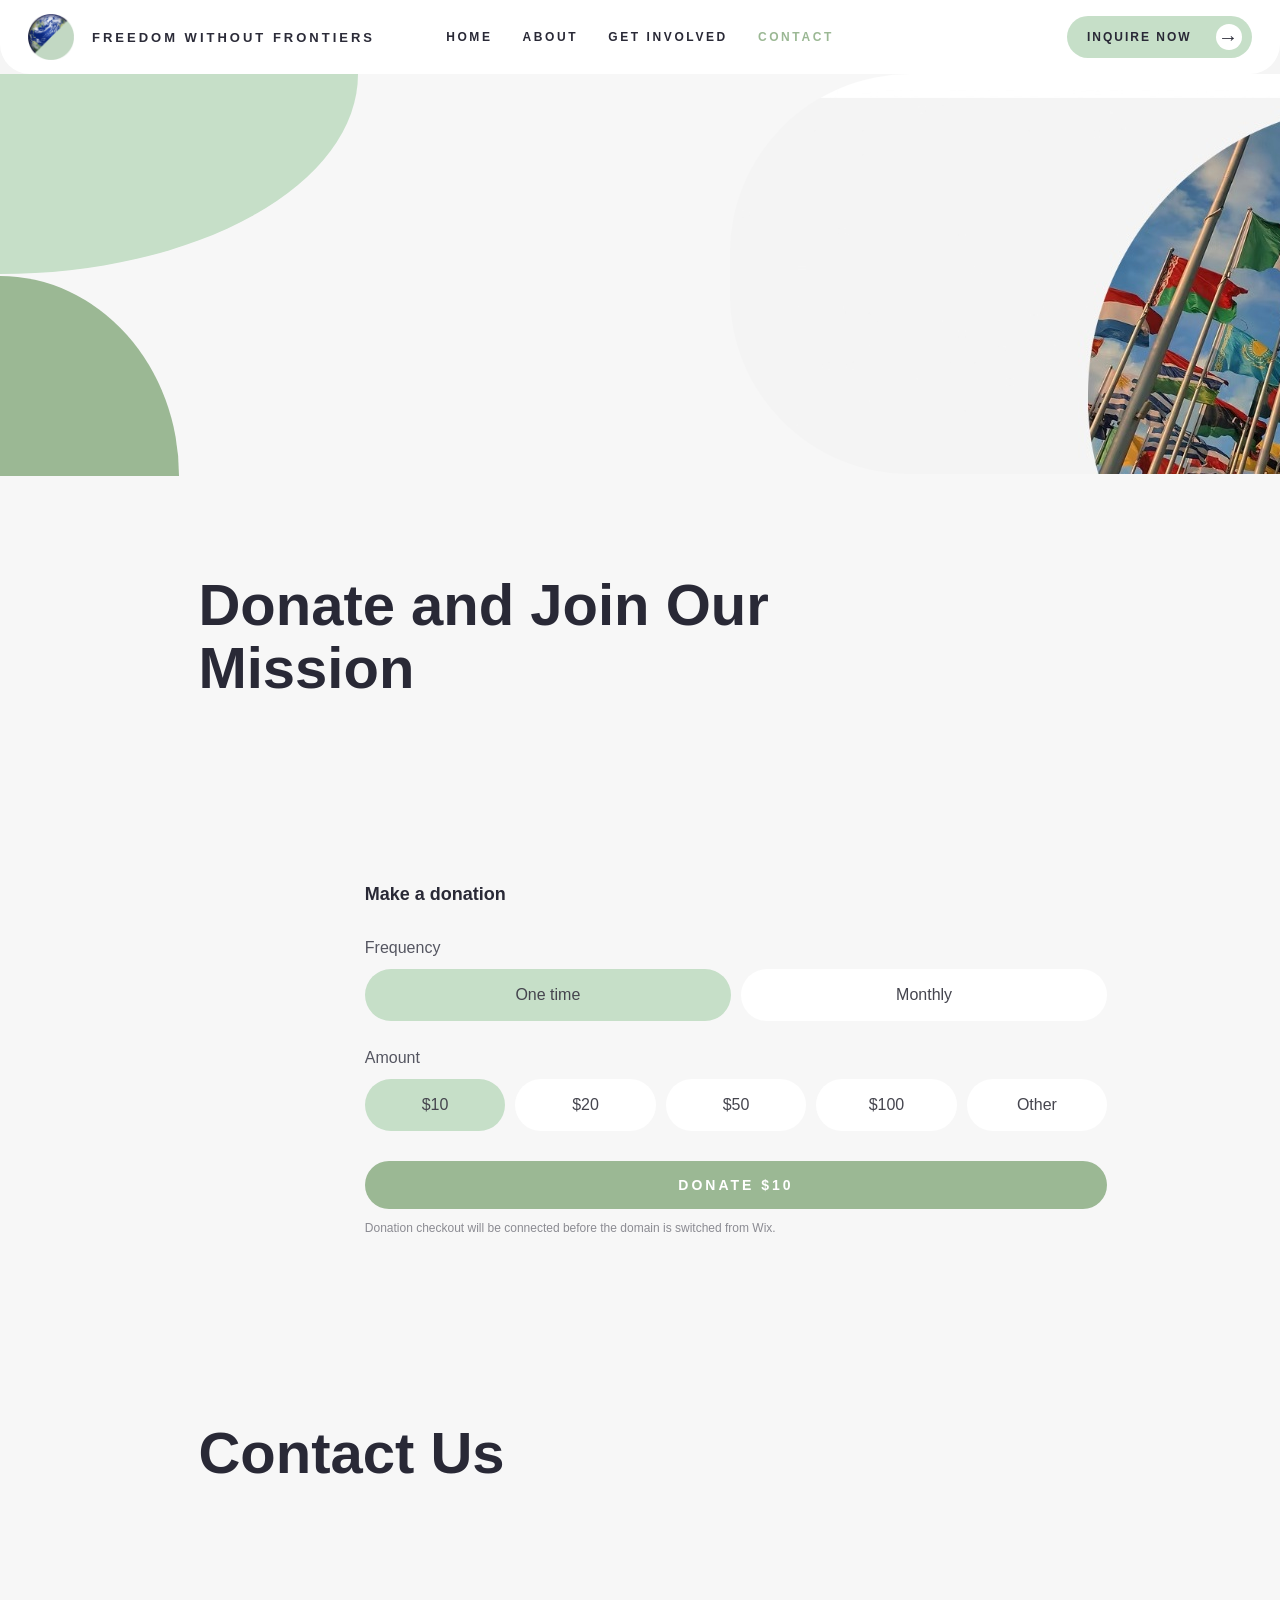
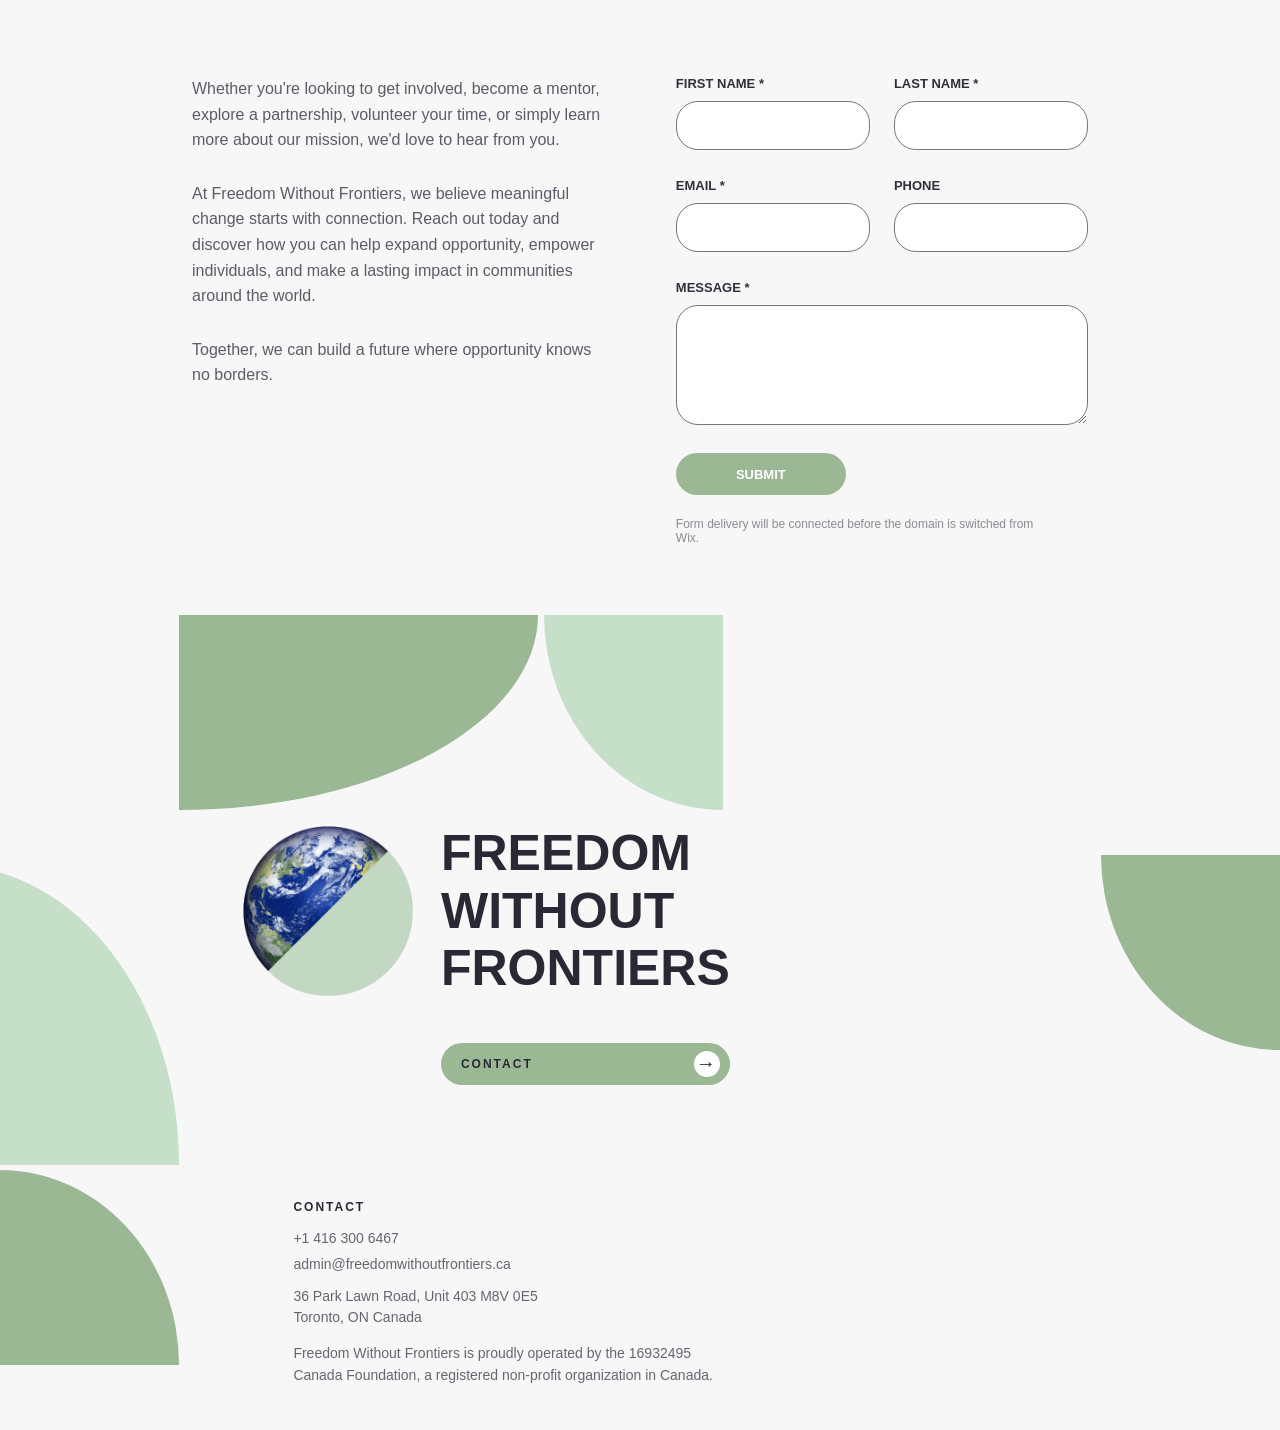
==== contact.html @ ffcb957d "Fix Contact Page" ====
<!doctype html>
<html lang="en">
<head>
  <meta charset="utf-8">
  <meta name="viewport" content="width=device-width, initial-scale=1">
  <title>Contact & Donate | Freedom Without Frontiers</title>
  <meta name="description" content="Contact Freedom Without Frontiers, get involved, become a mentor, explore partnerships, volunteer, or support our mission.">
  <link rel="stylesheet" href="styles.css">
</head>
<body>
  <header class="site-header">
    <a class="brand" href="index.html" aria-label="Freedom Without Frontiers home">
      <img src="assets/logo-mark.png" alt="Freedom Without Frontiers logo">
      <span>FREEDOM WITHOUT FRONTIERS</span>
    </a>

    <button class="menu-toggle" aria-label="Open menu" aria-expanded="false">☰</button>

    <nav class="nav" aria-label="Primary navigation">
      <a href="index.html">HOME</a>
      <a href="index.html#about">ABOUT</a>
      <a href="index.html#get-involved">GET INVOLVED</a>
      <a class="active" href="contact.html">CONTACT</a>
    </nav>

    <a class="pill header-cta" href="#contact-form">
      <span>INQUIRE NOW</span><b>→</b>
    </a>
  </header>

  <main class="contact-page">
    <section class="contact-hero shell">
      <div class="contact-leaf contact-leaf-1"></div>
      <div class="contact-leaf contact-leaf-2"></div>

      <div class="contact-flags">
        <img src="assets/flags.jpg" alt="International flags representing global opportunity">
      </div>

      <div class="contact-hero-copy">
        <h1>Donate and Join Our Mission</h1>
        <p>
          Creating a world of greater opportunity requires all of us. Whether you volunteer,
          become a mentor, partner with us, advocate for our cause, or support our programs,
          your involvement can make a meaningful difference. Join a growing community of
          individuals and organizations committed to empowering people, unlocking potential,
          and building a future where opportunity is accessible to everyone.
        </p>
        <p>Together, we can help transform potential into possibility.</p>
      </div>
    </section>

    <section class="donation-section shell" id="donate">
      <div class="donation-box">
        <h2>Make a donation</h2>

        <div class="donation-label">Frequency</div>
        <div class="frequency-group" role="group" aria-label="Donation frequency">
          <button class="donation-choice frequency active" type="button" data-frequency="One time">One time</button>
          <button class="donation-choice frequency" type="button" data-frequency="Monthly">Monthly</button>
        </div>

        <div class="donation-label">Amount</div>
        <div class="amount-group" role="group" aria-label="Donation amount">
          <button class="donation-choice amount active" type="button" data-amount="10">$10</button>
          <button class="donation-choice amount" type="button" data-amount="20">$20</button>
          <button class="donation-choice amount" type="button" data-amount="50">$50</button>
          <button class="donation-choice amount" type="button" data-amount="100">$100</button>
          <button class="donation-choice amount" type="button" data-amount="Other">Other</button>
        </div>

        <div class="custom-amount-wrap" hidden>
          <label for="custom-amount">Enter amount (CAD)</label>
          <input id="custom-amount" class="custom-amount" type="number" min="1" step="1" inputmode="decimal" placeholder="Enter amount">
        </div>

        <button class="donate-submit" id="donate-button" type="button">DONATE $10</button>
        <p class="setup-note" id="donation-note">
          Donation checkout will be connected before the domain is switched from Wix.
        </p>
      </div>
    </section>

    <section class="contact-content shell">
      <h2>Contact Us</h2>

      <div class="contact-layout">
        <div class="contact-intro">
          <p>
            Whether you're looking to get involved, become a mentor, explore a partnership,
            volunteer your time, or simply learn more about our mission, we'd love to hear from you.
          </p>

          <p>
            At Freedom Without Frontiers, we believe meaningful change starts with connection.
            Reach out today and discover how you can help expand opportunity, empower individuals,
            and make a lasting impact in communities around the world.
          </p>

          <p>Together, we can build a future where opportunity knows no borders.</p>
        </div>

        <form class="contact-form" id="contact-form">
          <div class="field">
            <label for="first-name">FIRST NAME *</label>
            <input id="first-name" name="firstName" type="text" required>
          </div>

          <div class="field">
            <label for="last-name">LAST NAME *</label>
            <input id="last-name" name="lastName" type="text" required>
          </div>

          <div class="field">
            <label for="email">EMAIL *</label>
            <input id="email" name="email" type="email" required>
          </div>

          <div class="field">
            <label for="phone">PHONE</label>
            <input id="phone" name="phone" type="tel">
          </div>

          <div class="field full">
            <label for="message">MESSAGE *</label>
            <textarea id="message" name="message" rows="5" required></textarea>
          </div>

          <div class="field full">
            <button class="form-submit" type="submit">SUBMIT</button>
            <p class="setup-note form-note" id="form-note">
              Form delivery will be connected before the domain is switched from Wix.
            </p>
          </div>
        </form>
      </div>
    </section>

    <section class="contact-footer-art shell">
      <div class="footer-leaf fl-1"></div>
      <div class="footer-leaf fl-2"></div>
      <div class="footer-leaf fl-3"></div>
      <div class="footer-leaf fl-4"></div>
      <div class="footer-leaf fl-5"></div>

      <div class="contact-brand-lockup">
        <img src="assets/logo-mark.png" alt="Freedom Without Frontiers logo">
        <h2>FREEDOM<br>WITHOUT<br>FRONTIERS</h2>
        <a class="pill" href="mailto:admin@freedomwithoutfrontiers.ca">
          <span>CONTACT</span><b>→</b>
        </a>
      </div>

      <footer class="contact-footer">
        <div>
          <strong>MENU</strong>
          <a href="index.html#about">About</a>
          <a href="index.html#get-involved">Get Involved</a>
          <a href="#donate">Donate</a>
        </div>

        <div>
          <strong>CONTACT</strong>
          <a href="tel:+14163006467">+1 416 300 6467</a>
          <a href="mailto:admin@freedomwithoutfrontiers.ca">admin@freedomwithoutfrontiers.ca</a>
          <p>36 Park Lawn Road, Unit 403 M8V 0E5<br>Toronto, ON Canada</p>
          <p>
            Freedom Without Frontiers is proudly operated by the 16932495 Canada Foundation,
            a registered non-profit organization in Canada.
          </p>
        </div>
      </footer>
    </section>
  </main>

  <script src="script.js"></script>
</body>
</html>
---- styles.css ----
:root{
  --ink:#292936;
  --paper:#f5f5f5;
  --white:#ffffff;
  --sage:#9bb894;
  --pale:#c6dfc8;
  --pale2:#cfe3d0;
  --red:#df2c23;
}
*{box-sizing:border-box}
html{scroll-behavior:smooth}
body{margin:0;font-family:Arial,Helvetica,sans-serif;color:var(--ink);background:var(--paper)}
img{display:block;width:100%;height:100%;object-fit:cover}
a{color:inherit;text-decoration:none}
.shell{position:relative;overflow:hidden}
.site-header{
  height:74px;background:#fff;border-radius:0 0 30px 30px;display:grid;
  grid-template-columns:1fr auto 1fr;align-items:center;padding:0 28px;position:sticky;top:0;z-index:30
}
.brand{display:flex;align-items:center;gap:18px;font-size:13px;font-weight:700;letter-spacing:3px;color:#2b2b38}
.brand img{width:46px;height:46px;object-fit:contain}
.nav{display:flex;gap:30px;font-size:12px;font-weight:800;letter-spacing:2.6px}
.nav a.active{color:var(--sage)}
.header-cta{justify-self:end}
.pill{
  min-width:185px;height:42px;padding:0 10px 0 20px;border-radius:999px;background:var(--pale);
  display:inline-flex;align-items:center;justify-content:space-between;font-size:12px;font-weight:800;letter-spacing:2px
}
.pill b{font-size:20px;width:26px;height:26px;border-radius:50%;display:grid;place-items:center;background:#fff}
.menu-toggle{display:none;background:none;border:0;font-size:26px}
.petal,.leaf-icon,.final-shape{position:absolute;background:var(--sage);border-radius:0 100% 0 100%}
.petal.pale,.leaf-icon.pale{background:var(--pale)}
.petal.sage,.leaf-icon.sage{background:var(--sage)}

.hero{height:790px;background:#f7f7f7}
.media-rounded{overflow:hidden}
.hero-airport{position:absolute;left:14%;top:0;width:43%;height:488px;border-radius:0 160px 160px 0}
.hero-globe{position:absolute;right:0;top:230px;width:43%;height:505px;border-radius:160px 0 0 160px}
.hero-copy{position:absolute;left:15%;top:565px}
.hero-copy h1{margin:0;font-size:62px;line-height:1.12;letter-spacing:-2px;color:#000}
.hero-copy p{font-size:14px;margin-top:44px;color:#65656d}
.petal-a{left:-13%;top:0;width:27%;height:485px;border-radius:0 0 100% 0}
.petal-b{right:14%;top:0;width:29%;height:228px;background:var(--pale);border-radius:0 0 0 100%}
.petal-c{right:0;top:0;width:14%;height:228px;border-radius:0 0 100% 0}

.intro{height:750px;padding-top:24px;background:#f7f7f7;border-bottom:14px solid var(--pale)}
.intro-copy{max-width:730px;margin-left:15%;font-size:16px;line-height:1.55;color:#666671}
.crosswalk{position:absolute;left:0;bottom:0;width:43%;height:515px;border-radius:0 170px 0 0}
.intro-petal{position:absolute;left:43%;bottom:258px;width:29%;height:255px;border-radius:0 0 100% 0}
.intro-petal-2{position:absolute;left:43%;bottom:0;width:14%;height:255px;border-radius:100% 0 0 0}

.about-section{position:relative;min-height:780px;background:var(--pale);overflow:hidden;padding:20px 5%}
.about-section h2{font-size:62px;text-align:right;margin:0 2% 60px 0;color:#000}
.about-card{position:absolute;background:#f8f8f8;width:33%;padding:90px 78px 70px;line-height:1.55;color:#666671}
.about-card h3{color:var(--ink);font-size:18px;margin:10px 0 18px}
.about-card .red-dot{display:block;width:8px;height:8px;border-radius:50%;background:var(--red)}
.education{left:0;bottom:0;border-radius:0 180px 0 0}
.entrepreneurship{right:0;top:160px;border-radius:180px 0 0 180px}

.mission{display:grid;grid-template-columns:1fr 1fr;min-height:650px;background:white}
.mission-image{min-height:650px;overflow:hidden}
.mission-copy{padding:80px 9% 0 8%;position:relative}
.mission-copy h2{font-size:48px;margin:0 0 20px;color:#000}
.mission-copy p{font-size:16px;line-height:1.55;color:#303039;max-width:680px}
.mission-strip{display:grid;grid-template-columns:repeat(3,1fr);gap:12px;position:absolute;left:6%;right:2%;bottom:0;height:150px}
.mission-strip img{object-fit:cover}

.involved{min-height:880px;padding:30px 4% 80px;background:#f7f7f7}
.involved h2{text-align:center;font-size:62px;margin:0 0 30px}
.centered-pill{display:flex;width:185px;margin:0 auto 180px;background:var(--sage)}
.involved-grid{display:grid;grid-template-columns:repeat(3,1fr);gap:10%;align-items:start}
.involved-grid article{padding-left:10%;position:relative}
.leaf-icon{position:relative;width:250px;height:250px;border-radius:0 100% 0 100%;margin-left:-90px;margin-bottom:-45px}
.involved-grid h3{font-size:23px;margin:0 0 12px}
.involved-grid p{max-width:300px;font-size:15px;line-height:1.55;color:#666671;text-align:justify}

.team{padding:35px 4% 0;min-height:760px;background:#f7f7f7}
.team h2{text-align:right;font-size:62px;margin:0 2% 70px 0}
.team-grid{display:grid;grid-template-columns:repeat(2,minmax(280px,520px));justify-content:center;gap:8%}
.team-card{background:var(--pale);min-height:560px;border-radius:200px 200px 0 0;text-align:center;padding-top:120px}
.portrait{width:300px;height:300px;margin:0 auto 38px;border-radius:50%;overflow:hidden}
.team-card h3{font-size:28px;margin:0 0 22px}
.team-card p{font-size:15px;color:#5f6068}

.partners{min-height:760px;padding:10px 4%;background:#f7f7f7}
.partners h2{font-size:62px;margin:0 0 140px}
.partner-row{display:grid;grid-template-columns:repeat(4,1fr);gap:4%;width:72%}
.partner-logo{background:white;border-radius:18px;min-height:115px;display:flex;align-items:center;justify-content:center;font-size:28px}
.partner-logo.serif{font-family:Georgia,serif;font-size:34px}
.partner-logo.stacked{font-family:Georgia,serif;font-weight:700;line-height:.75;text-align:center}
.partner-logo.heavy{font-size:32px;font-weight:900}
.partner-logo .mark{margin-right:12px}
.partners-cta{position:absolute;right:1%;top:300px;background:var(--sage)}
.partner-shapes{position:absolute;left:0;right:35%;bottom:0;height:290px}
.partner-shapes .petal:nth-child(1){left:-8%;bottom:0;width:24%;height:290px;border-radius:0 100% 0 0}
.partner-shapes .petal:nth-child(2){left:14%;bottom:0;width:28%;height:255px}
.partner-shapes .petal.small{left:43%;bottom:0;width:14%;height:250px}

.final-cta{min-height:780px;padding:120px 4% 30px;background:#f7f7f7}
.brand-lockup{margin-left:17%;display:grid;grid-template-columns:220px auto;column-gap:30px;align-items:center;width:max-content}
.brand-lockup img{width:220px;height:220px;object-fit:contain}
.brand-lockup h2{font-size:62px;line-height:1.18;margin:0}
.brand-lockup .pill{grid-column:2;margin-top:55px;background:var(--sage)}
.final-shape.left{left:-8%;top:0;width:22%;height:510px;border-radius:0 100% 0 0;background:var(--pale)}
.final-shape.top{left:14%;top:0;width:43%;height:255px;background:var(--sage)}
.final-shape.right{right:0;top:255px;width:14%;height:255px;background:var(--sage)}
footer{display:grid;grid-template-columns:250px minmax(400px,650px);gap:80px;margin-top:110px;font-size:14px;color:#666671}
footer strong{display:block;font-size:12px;letter-spacing:2px;color:var(--ink);margin-bottom:16px}
footer a{display:block;margin:0 0 10px}
footer p{line-height:1.5}

@media(max-width:900px){
  .site-header{grid-template-columns:1fr auto;height:68px;padding:0 16px}
  .brand{font-size:10px;letter-spacing:1.8px}
  .brand img{width:40px;height:40px}
  .menu-toggle{display:block}
  .nav{position:absolute;top:68px;left:0;right:0;display:none;flex-direction:column;background:#fff;padding:22px 28px;border-radius:0 0 26px 26px}
  .nav.open{display:flex}
  .header-cta{display:none}
  .hero{height:820px}
  .hero-airport{left:8%;width:76%;height:360px;border-radius:0 110px 110px 0}
  .hero-globe{right:0;top:330px;width:74%;height:330px;border-radius:110px 0 0 110px}
  .hero-copy{left:8%;top:675px}
  .hero-copy h1{font-size:40px}
  .hero-copy p{margin-top:18px}
  .petal-a{width:20%;height:360px}.petal-b{display:none}.petal-c{display:none}
  .intro{height:auto;padding:55px 8% 360px}
  .intro-copy{margin:0;max-width:none}
  .crosswalk{width:80%;height:330px}
  .intro-petal,.intro-petal-2{display:none}
  .about-section{min-height:1000px;padding:50px 6%}
  .about-section h2{text-align:left;font-size:46px}
  .about-card{position:relative;width:100%;padding:55px 36px;margin:25px 0;border-radius:70px}
  .education,.entrepreneurship{left:auto;right:auto;top:auto;bottom:auto}
  .mission{grid-template-columns:1fr}
  .mission-image{min-height:440px}
  .mission-copy{padding:50px 8% 190px}
  .mission-copy h2{font-size:42px}
  .mission-strip{left:8%;right:8%;height:130px}
  .involved{padding:55px 7%}
  .involved h2{font-size:46px}
  .centered-pill{margin-bottom:80px}
  .involved-grid{grid-template-columns:1fr;gap:60px}
  .involved-grid article{padding-left:110px}
  .leaf-icon{width:180px;height:180px;margin-left:-110px;margin-bottom:-55px}
  .team h2{text-align:left;font-size:46px}
  .team-grid{grid-template-columns:1fr;gap:35px}
  .team-card{min-height:470px;padding-top:80px}
  .portrait{width:240px;height:240px}
  .partners h2{font-size:46px;margin-bottom:70px}
  .partner-row{width:100%;grid-template-columns:1fr 1fr;gap:16px}
  .partners-cta{position:relative;right:auto;top:auto;margin:40px 0}
  .partner-shapes{opacity:.45}
  .final-cta{padding-top:100px}
  .brand-lockup{margin:0 auto;grid-template-columns:120px auto;column-gap:20px}
  .brand-lockup img{width:120px;height:120px}
  .brand-lockup h2{font-size:38px}
  .brand-lockup .pill{grid-column:1 / -1;justify-self:center}
  footer{grid-template-columns:1fr;gap:35px;margin-top:100px}
  .final-shape{opacity:.4}
}
@media(max-width:560px){
  .brand span{max-width:190px}
  .hero-airport{left:0;width:88%}
  .hero-globe{width:88%}
  .hero-copy h1{font-size:34px}
  .intro-copy{font-size:14px}
  .about-section h2,.involved h2,.team h2,.partners h2{font-size:40px}
  .about-card{padding:45px 28px}
  .involved-grid article{padding-left:60px}
  .leaf-icon{width:140px;height:140px;margin-left:-70px}
  .partner-row{grid-template-columns:1fr}
  .brand-lockup{grid-template-columns:90px auto}
  .brand-lockup img{width:90px;height:90px}
  .brand-lockup h2{font-size:30px}
}


/* CONTACT PAGE */
.contact-page{background:#f7f7f7}
.contact-hero{min-height:780px;background:#f7f7f7}
.contact-flags{
  position:absolute;right:0;top:0;width:43%;height:400px;overflow:hidden;
  border-radius:180px 0 0 180px
}
.contact-flags img{object-position:center}
.contact-leaf{position:absolute;background:var(--pale)}
.contact-leaf-1{left:0;top:0;width:28%;height:200px;border-radius:0 0 100% 0}
.contact-leaf-2{left:0;top:202px;width:14%;height:200px;background:var(--sage);border-radius:0 100% 0 0}
.contact-hero-copy{position:absolute;left:15.5%;top:500px;width:55%}
.contact-hero-copy h1{font-size:58px;line-height:1.08;margin:0 0 210px;color:var(--ink)}
.contact-hero-copy p{width:78%;font-size:16px;line-height:1.55;color:#60606a;margin:0 0 28px}

.donation-section{min-height:540px;padding:30px 0 90px}
.donation-box{width:58%;margin-left:28.5%}
.donation-box h2{font-size:18px;margin:0 0 34px}
.donation-label{font-size:16px;color:#555661;margin:0 0 12px}
.frequency-group{display:grid;grid-template-columns:1fr 1fr;gap:10px;margin-bottom:28px}
.amount-group{display:grid;grid-template-columns:repeat(5,1fr);gap:10px;margin-bottom:30px}
.donation-choice{
  border:0;background:#fff;border-radius:999px;height:52px;font-size:16px;color:#45454e;cursor:pointer
}
.donation-choice.active{background:var(--pale)}
.donate-submit{
  width:100%;height:48px;border:0;border-radius:999px;background:var(--sage);
  color:white;font-weight:800;letter-spacing:3px;font-size:14px;cursor:pointer
}
.custom-amount-wrap{margin:-12px 0 26px}
.custom-amount-wrap label{display:block;font-size:13px;margin-bottom:8px}
.custom-amount{width:100%;height:50px;border:1px solid #888;border-radius:999px;padding:0 20px;background:white}
.setup-note{font-size:12px;color:#8b8b92;margin:12px 0 0}

.contact-content{min-height:820px;padding:25px 0 70px}
.contact-content>h2{font-size:58px;margin:0 0 190px 15.5%}
.contact-layout{display:grid;grid-template-columns:1fr 1fr;gap:8%;width:70%;margin:0 auto}
.contact-intro{font-size:16px;line-height:1.6;color:#5b5c66}
.contact-intro p{margin:0 0 28px}
.contact-form{display:grid;grid-template-columns:1fr 1fr;gap:28px 24px}
.field{display:flex;flex-direction:column;gap:10px}
.field.full{grid-column:1/-1}
.field label{font-size:13px;font-weight:800;color:#2f303a}
.field input,.field textarea{
  width:100%;border:1px solid #777;border-radius:22px;background:white;padding:14px 16px;
  font:inherit;color:var(--ink);outline:none
}
.field input{height:49px}
.field textarea{border-radius:22px;resize:vertical;min-height:96px}
.field input:focus,.field textarea:focus{border-color:var(--sage);box-shadow:0 0 0 2px rgba(155,184,148,.18)}
.form-submit{
  width:170px;height:42px;border:0;border-radius:999px;background:var(--sage);
  color:white;font-weight:800;font-size:13px;cursor:pointer
}
.form-note{max-width:360px}

.contact-footer-art{min-height:760px;padding:80px 3% 30px}
.contact-brand-lockup{
  margin:130px 0 0 17%;display:grid;grid-template-columns:170px auto;column-gap:28px;align-items:center;width:max-content
}
.contact-brand-lockup img{width:170px;height:170px;object-fit:contain}
.contact-brand-lockup h2{font-size:50px;line-height:1.15;margin:0}
.contact-brand-lockup .pill{grid-column:2;margin-top:45px;background:var(--sage)}
.footer-leaf{position:absolute;background:var(--sage)}
.fl-1{left:-4%;top:250px;width:18%;height:300px;border-radius:0 100% 0 0;background:var(--pale)}
.fl-2{left:0;top:555px;width:14%;height:195px;border-radius:0 100% 0 0}
.fl-3{left:14%;top:0;width:28%;height:195px;border-radius:0 0 100% 0}
.fl-4{left:42.5%;top:0;width:14%;height:195px;border-radius:0 0 0 100%;background:var(--pale)}
.fl-5{right:0;top:240px;width:14%;height:195px;border-radius:0 0 0 100%}
.contact-footer{
  margin-top:115px;display:grid;grid-template-columns:180px 450px;gap:75px;font-size:14px;color:#666671
}
.contact-footer strong{display:block;font-size:12px;letter-spacing:2px;color:var(--ink);margin-bottom:16px}
.contact-footer a{display:block;margin-bottom:10px}
.contact-footer p{line-height:1.55}

@media(max-width:900px){
  .contact-hero{min-height:760px}
  .contact-flags{width:80%;height:330px;border-radius:120px 0 0 120px}
  .contact-leaf-1{width:34%;height:160px}
  .contact-leaf-2{top:162px;width:18%;height:160px}
  .contact-hero-copy{position:absolute;left:8%;top:390px;width:84%}
  .contact-hero-copy h1{font-size:44px;margin-bottom:45px}
  .contact-hero-copy p{width:100%;font-size:14px}
  .donation-section{padding:30px 7% 70px}
  .donation-box{width:100%;margin:0}
  .amount-group{grid-template-columns:repeat(3,1fr)}
  .contact-content{padding:40px 7% 80px}
  .contact-content>h2{font-size:46px;margin:0 0 70px}
  .contact-layout{width:100%;grid-template-columns:1fr;gap:55px}
  .contact-form{grid-template-columns:1fr 1fr}
  .contact-footer-art{padding:60px 7% 30px}
  .contact-brand-lockup{margin:100px auto 0;grid-template-columns:120px auto}
  .contact-brand-lockup img{width:120px;height:120px}
  .contact-brand-lockup h2{font-size:38px}
  .contact-brand-lockup .pill{grid-column:1/-1;justify-self:center}
  .contact-footer{grid-template-columns:1fr;gap:35px}
}
@media(max-width:560px){
  .contact-hero{min-height:820px}
  .contact-flags{width:92%;height:300px}
  .contact-hero-copy{top:355px}
  .contact-hero-copy h1{font-size:38px}
  .frequency-group{grid-template-columns:1fr}
  .amount-group{grid-template-columns:1fr 1fr}
  .contact-form{grid-template-columns:1fr}
  .field.full{grid-column:auto}
  .contact-brand-lockup{grid-template-columns:90px auto}
  .contact-brand-lockup img{width:90px;height:90px}
  .contact-brand-lockup h2{font-size:30px}
}
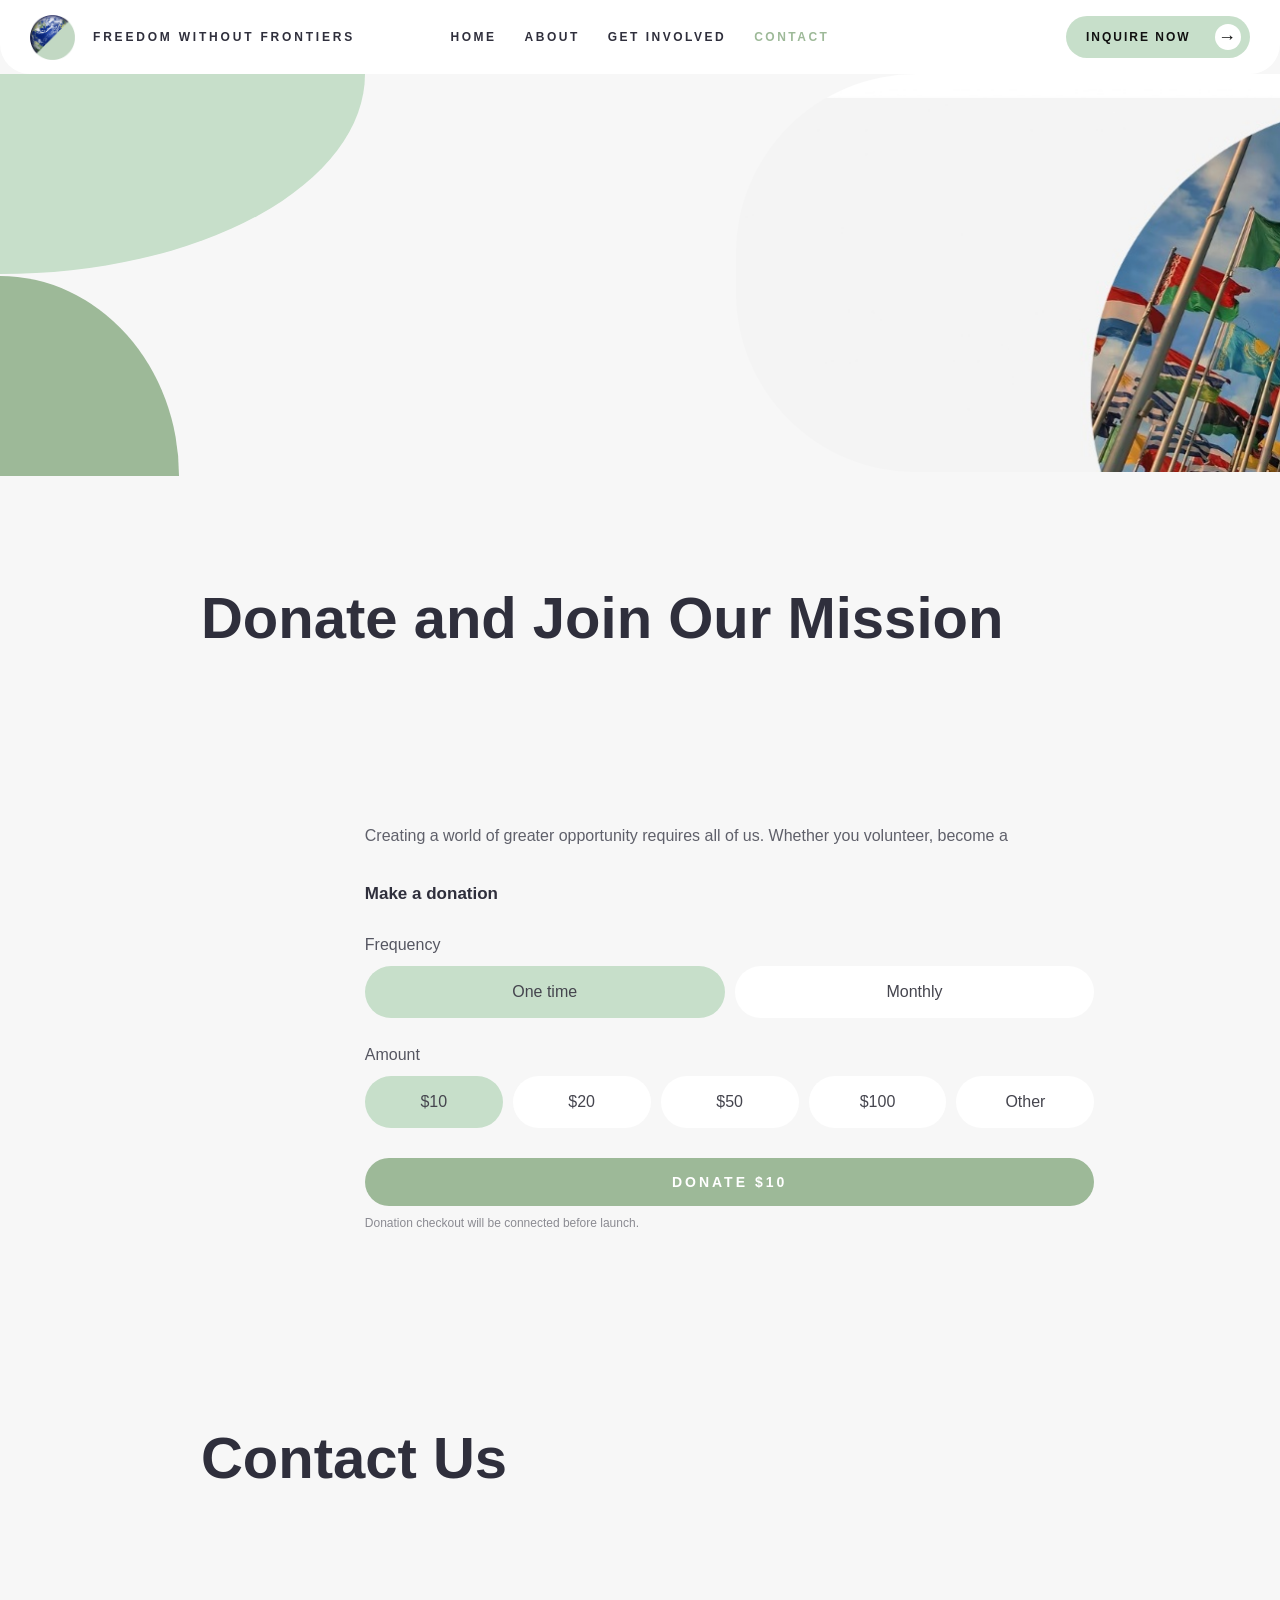
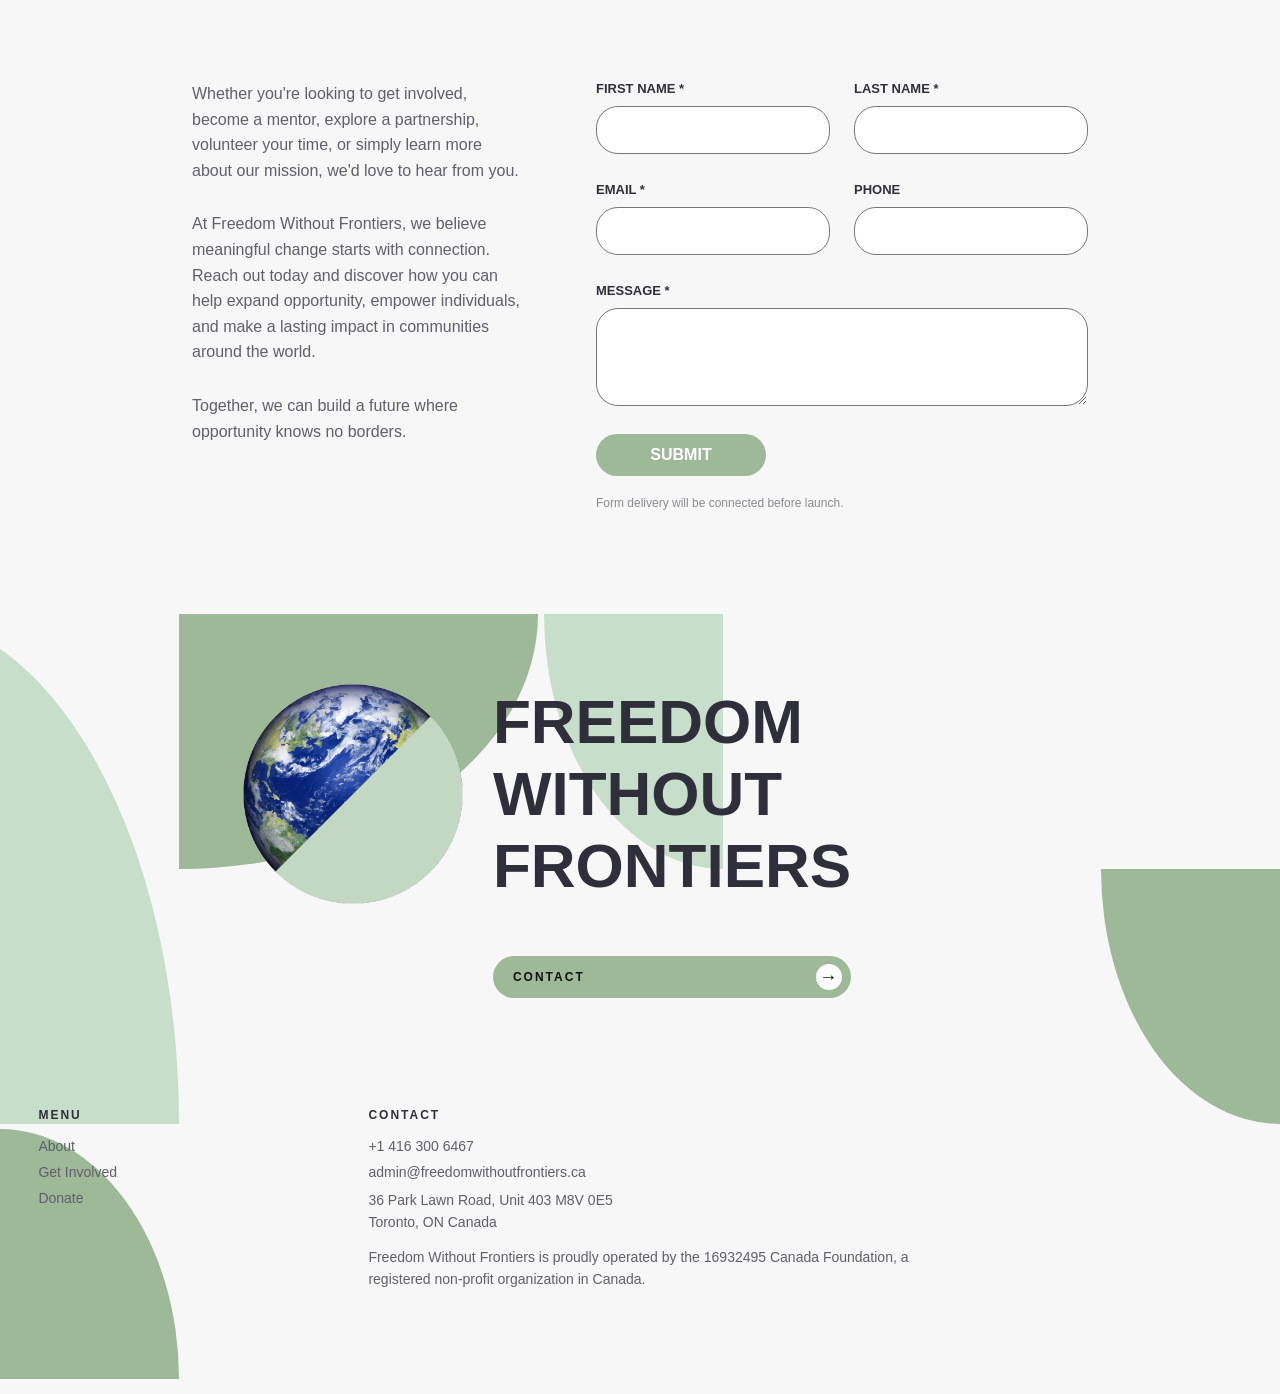
==== commit 4c1fa511: "Fix Website Formatting" ====
--- a/contact.html
+++ b/contact.html
@@ -3,176 +3,122 @@
 <head>
   <meta charset="utf-8">
   <meta name="viewport" content="width=device-width, initial-scale=1">
-  <title>Contact & Donate | Freedom Without Frontiers</title>
-  <meta name="description" content="Contact Freedom Without Frontiers, get involved, become a mentor, explore partnerships, volunteer, or support our mission.">
+  <title>Contact | Freedom Without Frontiers</title>
+  <meta name="description" content="Donate, volunteer, mentor, partner, or contact Freedom Without Frontiers.">
   <link rel="stylesheet" href="styles.css">
 </head>
 <body>
-  <header class="site-header">
-    <a class="brand" href="index.html" aria-label="Freedom Without Frontiers home">
-      <img src="assets/logo-mark.png" alt="Freedom Without Frontiers logo">
-      <span>FREEDOM WITHOUT FRONTIERS</span>
-    </a>
+<header class="site-header">
+  <a class="brand" href="index.html">
+    <img src="assets/logo-mark.png" alt="Freedom Without Frontiers">
+    <span>FREEDOM WITHOUT FRONTIERS</span>
+  </a>
+  <button class="menu-toggle" aria-label="Toggle navigation" aria-expanded="false">☰</button>
+  <nav class="nav">
+    <a href="index.html">HOME</a>
+    <a href="index.html#about">ABOUT</a>
+    <a href="index.html#get-involved">GET INVOLVED</a>
+    <a class="active" href="contact.html">CONTACT</a>
+  </nav>
+  <a class="pill header-cta" href="#contact-form"><span>INQUIRE NOW</span><b>→</b></a>
+</header>
 
-    <button class="menu-toggle" aria-label="Open menu" aria-expanded="false">☰</button>
+<main>
+  <section class="contact-hero">
+    <div class="shape contact-left-light"></div>
+    <div class="shape contact-left-dark"></div>
+    <div class="contact-flags"><img src="assets/flags.jpg" alt="International flags"></div>
 
-    <nav class="nav" aria-label="Primary navigation">
-      <a href="index.html">HOME</a>
-      <a href="index.html#about">ABOUT</a>
-      <a href="index.html#get-involved">GET INVOLVED</a>
-      <a class="active" href="contact.html">CONTACT</a>
-    </nav>
+    <div class="contact-title">
+      <h1>Donate and Join Our Mission</h1>
+    </div>
 
-    <a class="pill header-cta" href="#contact-form">
-      <span>INQUIRE NOW</span><b>→</b>
-    </a>
-  </header>
+    <div class="contact-bodycopy">
+      <p>Creating a world of greater opportunity requires all of us. Whether you volunteer, become a mentor, partner with us, advocate for our cause, or support our programs, your involvement can make a meaningful difference. Join a growing community of individuals and organizations committed to empowering people, unlocking potential, and building a future where opportunity is accessible to everyone.</p>
+      <p>Together, we can help transform potential into possibility.</p>
+    </div>
+  </section>
 
-  <main class="contact-page">
-    <section class="contact-hero shell">
-      <div class="contact-leaf contact-leaf-1"></div>
-      <div class="contact-leaf contact-leaf-2"></div>
-
-      <div class="contact-flags">
-        <img src="assets/flags.jpg" alt="International flags representing global opportunity">
+  <section class="donation-block" id="donate">
+    <div class="donation-inner">
+      <h2>Make a donation</h2>
+      <label>Frequency</label>
+      <div class="frequency-group">
+        <button class="donation-choice frequency active" type="button" data-frequency="One time">One time</button>
+        <button class="donation-choice frequency" type="button" data-frequency="Monthly">Monthly</button>
       </div>
 
-      <div class="contact-hero-copy">
-        <h1>Donate and Join Our Mission</h1>
-        <p>
-          Creating a world of greater opportunity requires all of us. Whether you volunteer,
-          become a mentor, partner with us, advocate for our cause, or support our programs,
-          your involvement can make a meaningful difference. Join a growing community of
-          individuals and organizations committed to empowering people, unlocking potential,
-          and building a future where opportunity is accessible to everyone.
-        </p>
-        <p>Together, we can help transform potential into possibility.</p>
-      </div>
-    </section>
-
-    <section class="donation-section shell" id="donate">
-      <div class="donation-box">
-        <h2>Make a donation</h2>
-
-        <div class="donation-label">Frequency</div>
-        <div class="frequency-group" role="group" aria-label="Donation frequency">
-          <button class="donation-choice frequency active" type="button" data-frequency="One time">One time</button>
-          <button class="donation-choice frequency" type="button" data-frequency="Monthly">Monthly</button>
-        </div>
-
-        <div class="donation-label">Amount</div>
-        <div class="amount-group" role="group" aria-label="Donation amount">
-          <button class="donation-choice amount active" type="button" data-amount="10">$10</button>
-          <button class="donation-choice amount" type="button" data-amount="20">$20</button>
-          <button class="donation-choice amount" type="button" data-amount="50">$50</button>
-          <button class="donation-choice amount" type="button" data-amount="100">$100</button>
-          <button class="donation-choice amount" type="button" data-amount="Other">Other</button>
-        </div>
-
-        <div class="custom-amount-wrap" hidden>
-          <label for="custom-amount">Enter amount (CAD)</label>
-          <input id="custom-amount" class="custom-amount" type="number" min="1" step="1" inputmode="decimal" placeholder="Enter amount">
-        </div>
-
-        <button class="donate-submit" id="donate-button" type="button">DONATE $10</button>
-        <p class="setup-note" id="donation-note">
-          Donation checkout will be connected before the domain is switched from Wix.
-        </p>
-      </div>
-    </section>
-
-    <section class="contact-content shell">
-      <h2>Contact Us</h2>
-
-      <div class="contact-layout">
-        <div class="contact-intro">
-          <p>
-            Whether you're looking to get involved, become a mentor, explore a partnership,
-            volunteer your time, or simply learn more about our mission, we'd love to hear from you.
-          </p>
-
-          <p>
-            At Freedom Without Frontiers, we believe meaningful change starts with connection.
-            Reach out today and discover how you can help expand opportunity, empower individuals,
-            and make a lasting impact in communities around the world.
-          </p>
-
-          <p>Together, we can build a future where opportunity knows no borders.</p>
-        </div>
-
-        <form class="contact-form" id="contact-form">
-          <div class="field">
-            <label for="first-name">FIRST NAME *</label>
-            <input id="first-name" name="firstName" type="text" required>
-          </div>
-
-          <div class="field">
-            <label for="last-name">LAST NAME *</label>
-            <input id="last-name" name="lastName" type="text" required>
-          </div>
-
-          <div class="field">
-            <label for="email">EMAIL *</label>
-            <input id="email" name="email" type="email" required>
-          </div>
-
-          <div class="field">
-            <label for="phone">PHONE</label>
-            <input id="phone" name="phone" type="tel">
-          </div>
-
-          <div class="field full">
-            <label for="message">MESSAGE *</label>
-            <textarea id="message" name="message" rows="5" required></textarea>
-          </div>
-
-          <div class="field full">
-            <button class="form-submit" type="submit">SUBMIT</button>
-            <p class="setup-note form-note" id="form-note">
-              Form delivery will be connected before the domain is switched from Wix.
-            </p>
-          </div>
-        </form>
-      </div>
-    </section>
-
-    <section class="contact-footer-art shell">
-      <div class="footer-leaf fl-1"></div>
-      <div class="footer-leaf fl-2"></div>
-      <div class="footer-leaf fl-3"></div>
-      <div class="footer-leaf fl-4"></div>
-      <div class="footer-leaf fl-5"></div>
-
-      <div class="contact-brand-lockup">
-        <img src="assets/logo-mark.png" alt="Freedom Without Frontiers logo">
-        <h2>FREEDOM<br>WITHOUT<br>FRONTIERS</h2>
-        <a class="pill" href="mailto:admin@freedomwithoutfrontiers.ca">
-          <span>CONTACT</span><b>→</b>
-        </a>
+      <label>Amount</label>
+      <div class="amount-group">
+        <button class="donation-choice amount active" type="button" data-amount="10">$10</button>
+        <button class="donation-choice amount" type="button" data-amount="20">$20</button>
+        <button class="donation-choice amount" type="button" data-amount="50">$50</button>
+        <button class="donation-choice amount" type="button" data-amount="100">$100</button>
+        <button class="donation-choice amount" type="button" data-amount="Other">Other</button>
       </div>
 
-      <footer class="contact-footer">
-        <div>
-          <strong>MENU</strong>
-          <a href="index.html#about">About</a>
-          <a href="index.html#get-involved">Get Involved</a>
-          <a href="#donate">Donate</a>
+      <div class="custom-amount-wrap" hidden>
+        <input id="custom-amount" class="custom-amount" type="number" min="1" placeholder="Enter amount (CAD)">
+      </div>
+
+      <button class="donate-submit" id="donate-button" type="button">DONATE $10</button>
+      <p class="setup-note" id="donation-note">Donation checkout will be connected before launch.</p>
+    </div>
+  </section>
+
+  <section class="contact-block">
+    <h2>Contact Us</h2>
+    <div class="contact-grid">
+      <div class="contact-copy">
+        <p>Whether you're looking to get involved, become a mentor, explore a partnership, volunteer your time, or simply learn more about our mission, we'd love to hear from you.</p>
+        <p>At Freedom Without Frontiers, we believe meaningful change starts with connection. Reach out today and discover how you can help expand opportunity, empower individuals, and make a lasting impact in communities around the world.</p>
+        <p>Together, we can build a future where opportunity knows no borders.</p>
+      </div>
+
+      <form class="contact-form" id="contact-form">
+        <div class="field"><label for="first-name">FIRST NAME *</label><input id="first-name" name="firstName" type="text" required></div>
+        <div class="field"><label for="last-name">LAST NAME *</label><input id="last-name" name="lastName" type="text" required></div>
+        <div class="field"><label for="email">EMAIL *</label><input id="email" name="email" type="email" required></div>
+        <div class="field"><label for="phone">PHONE</label><input id="phone" name="phone" type="tel"></div>
+        <div class="field full"><label for="message">MESSAGE *</label><textarea id="message" name="message" required></textarea></div>
+        <div class="field full">
+          <button class="form-submit" type="submit">SUBMIT</button>
+          <p class="setup-note" id="form-note">Form delivery will be connected before launch.</p>
         </div>
+      </form>
+    </div>
+  </section>
 
-        <div>
-          <strong>CONTACT</strong>
-          <a href="tel:+14163006467">+1 416 300 6467</a>
-          <a href="mailto:admin@freedomwithoutfrontiers.ca">admin@freedomwithoutfrontiers.ca</a>
-          <p>36 Park Lawn Road, Unit 403 M8V 0E5<br>Toronto, ON Canada</p>
-          <p>
-            Freedom Without Frontiers is proudly operated by the 16932495 Canada Foundation,
-            a registered non-profit organization in Canada.
-          </p>
-        </div>
-      </footer>
-    </section>
-  </main>
+  <section class="brand-footer contact-footer-section">
+    <div class="shape footer-left-light"></div>
+    <div class="shape footer-left-dark"></div>
+    <div class="shape footer-top-dark"></div>
+    <div class="shape footer-top-light"></div>
+    <div class="shape footer-right"></div>
 
-  <script src="script.js"></script>
+    <div class="footer-lockup">
+      <img src="assets/logo-mark.png" alt="">
+      <h2>FREEDOM<br>WITHOUT<br>FRONTIERS</h2>
+      <a class="pill" href="mailto:admin@freedomwithoutfrontiers.ca"><span>CONTACT</span><b>→</b></a>
+    </div>
+
+    <footer class="footer-info">
+      <div>
+        <strong>MENU</strong>
+        <a href="index.html#about">About</a>
+        <a href="index.html#get-involved">Get Involved</a>
+        <a href="#donate">Donate</a>
+      </div>
+      <div>
+        <strong>CONTACT</strong>
+        <a href="tel:+14163006467">+1 416 300 6467</a>
+        <a href="mailto:admin@freedomwithoutfrontiers.ca">admin@freedomwithoutfrontiers.ca</a>
+        <p>36 Park Lawn Road, Unit 403 M8V 0E5<br>Toronto, ON Canada</p>
+        <p>Freedom Without Frontiers is proudly operated by the 16932495 Canada Foundation, a registered non-profit organization in Canada.</p>
+      </div>
+    </footer>
+  </section>
+</main>
+<script src="script.js"></script>
 </body>
 </html>
--- a/styles.css
+++ b/styles.css
@@ -1,290 +1,229 @@
 
 :root{
-  --ink:#292936;
-  --paper:#f5f5f5;
-  --white:#ffffff;
-  --sage:#9bb894;
-  --pale:#c6dfc8;
-  --pale2:#cfe3d0;
-  --red:#df2c23;
+  --ink:#2f2f3c;
+  --text:#5f606a;
+  --bg:#f7f7f7;
+  --white:#fff;
+  --sage:#9db998;
+  --mint:#c7dfca;
+  --red:#dc332a;
 }
 *{box-sizing:border-box}
 html{scroll-behavior:smooth}
-body{margin:0;font-family:Arial,Helvetica,sans-serif;color:var(--ink);background:var(--paper)}
+body{margin:0;background:var(--bg);font-family:Arial,Helvetica,sans-serif;color:var(--ink)}
 img{display:block;width:100%;height:100%;object-fit:cover}
-a{color:inherit;text-decoration:none}
-.shell{position:relative;overflow:hidden}
+a{text-decoration:none;color:inherit}
+button,input,textarea{font:inherit}
+h1,h2,h3,p{margin-top:0}
 .site-header{
-  height:74px;background:#fff;border-radius:0 0 30px 30px;display:grid;
-  grid-template-columns:1fr auto 1fr;align-items:center;padding:0 28px;position:sticky;top:0;z-index:30
-}
-.brand{display:flex;align-items:center;gap:18px;font-size:13px;font-weight:700;letter-spacing:3px;color:#2b2b38}
-.brand img{width:46px;height:46px;object-fit:contain}
-.nav{display:flex;gap:30px;font-size:12px;font-weight:800;letter-spacing:2.6px}
+  height:74px;background:#fff;border-radius:0 0 30px 30px;
+  display:grid;grid-template-columns:1fr auto 1fr;align-items:center;
+  padding:0 30px;position:sticky;top:0;z-index:50
+}
+.brand{display:flex;align-items:center;gap:18px;font-size:12px;font-weight:700;letter-spacing:2.8px}
+.brand img{width:45px;height:45px;object-fit:contain}
+.nav{display:flex;gap:28px;font-size:12px;font-weight:800;letter-spacing:2.5px}
 .nav a.active{color:var(--sage)}
 .header-cta{justify-self:end}
 .pill{
-  min-width:185px;height:42px;padding:0 10px 0 20px;border-radius:999px;background:var(--pale);
-  display:inline-flex;align-items:center;justify-content:space-between;font-size:12px;font-weight:800;letter-spacing:2px
-}
-.pill b{font-size:20px;width:26px;height:26px;border-radius:50%;display:grid;place-items:center;background:#fff}
-.menu-toggle{display:none;background:none;border:0;font-size:26px}
-.petal,.leaf-icon,.final-shape{position:absolute;background:var(--sage);border-radius:0 100% 0 100%}
-.petal.pale,.leaf-icon.pale{background:var(--pale)}
-.petal.sage,.leaf-icon.sage{background:var(--sage)}
-
-.hero{height:790px;background:#f7f7f7}
-.media-rounded{overflow:hidden}
-.hero-airport{position:absolute;left:14%;top:0;width:43%;height:488px;border-radius:0 160px 160px 0}
-.hero-globe{position:absolute;right:0;top:230px;width:43%;height:505px;border-radius:160px 0 0 160px}
-.hero-copy{position:absolute;left:15%;top:565px}
-.hero-copy h1{margin:0;font-size:62px;line-height:1.12;letter-spacing:-2px;color:#000}
-.hero-copy p{font-size:14px;margin-top:44px;color:#65656d}
-.petal-a{left:-13%;top:0;width:27%;height:485px;border-radius:0 0 100% 0}
-.petal-b{right:14%;top:0;width:29%;height:228px;background:var(--pale);border-radius:0 0 0 100%}
-.petal-c{right:0;top:0;width:14%;height:228px;border-radius:0 0 100% 0}
-
-.intro{height:750px;padding-top:24px;background:#f7f7f7;border-bottom:14px solid var(--pale)}
-.intro-copy{max-width:730px;margin-left:15%;font-size:16px;line-height:1.55;color:#666671}
-.crosswalk{position:absolute;left:0;bottom:0;width:43%;height:515px;border-radius:0 170px 0 0}
-.intro-petal{position:absolute;left:43%;bottom:258px;width:29%;height:255px;border-radius:0 0 100% 0}
-.intro-petal-2{position:absolute;left:43%;bottom:0;width:14%;height:255px;border-radius:100% 0 0 0}
-
-.about-section{position:relative;min-height:780px;background:var(--pale);overflow:hidden;padding:20px 5%}
-.about-section h2{font-size:62px;text-align:right;margin:0 2% 60px 0;color:#000}
-.about-card{position:absolute;background:#f8f8f8;width:33%;padding:90px 78px 70px;line-height:1.55;color:#666671}
-.about-card h3{color:var(--ink);font-size:18px;margin:10px 0 18px}
-.about-card .red-dot{display:block;width:8px;height:8px;border-radius:50%;background:var(--red)}
-.education{left:0;bottom:0;border-radius:0 180px 0 0}
-.entrepreneurship{right:0;top:160px;border-radius:180px 0 0 180px}
-
-.mission{display:grid;grid-template-columns:1fr 1fr;min-height:650px;background:white}
-.mission-image{min-height:650px;overflow:hidden}
-.mission-copy{padding:80px 9% 0 8%;position:relative}
-.mission-copy h2{font-size:48px;margin:0 0 20px;color:#000}
-.mission-copy p{font-size:16px;line-height:1.55;color:#303039;max-width:680px}
-.mission-strip{display:grid;grid-template-columns:repeat(3,1fr);gap:12px;position:absolute;left:6%;right:2%;bottom:0;height:150px}
-.mission-strip img{object-fit:cover}
-
-.involved{min-height:880px;padding:30px 4% 80px;background:#f7f7f7}
-.involved h2{text-align:center;font-size:62px;margin:0 0 30px}
-.centered-pill{display:flex;width:185px;margin:0 auto 180px;background:var(--sage)}
-.involved-grid{display:grid;grid-template-columns:repeat(3,1fr);gap:10%;align-items:start}
-.involved-grid article{padding-left:10%;position:relative}
-.leaf-icon{position:relative;width:250px;height:250px;border-radius:0 100% 0 100%;margin-left:-90px;margin-bottom:-45px}
-.involved-grid h3{font-size:23px;margin:0 0 12px}
-.involved-grid p{max-width:300px;font-size:15px;line-height:1.55;color:#666671;text-align:justify}
-
-.team{padding:35px 4% 0;min-height:760px;background:#f7f7f7}
-.team h2{text-align:right;font-size:62px;margin:0 2% 70px 0}
-.team-grid{display:grid;grid-template-columns:repeat(2,minmax(280px,520px));justify-content:center;gap:8%}
-.team-card{background:var(--pale);min-height:560px;border-radius:200px 200px 0 0;text-align:center;padding-top:120px}
-.portrait{width:300px;height:300px;margin:0 auto 38px;border-radius:50%;overflow:hidden}
-.team-card h3{font-size:28px;margin:0 0 22px}
-.team-card p{font-size:15px;color:#5f6068}
-
-.partners{min-height:760px;padding:10px 4%;background:#f7f7f7}
-.partners h2{font-size:62px;margin:0 0 140px}
+  min-width:184px;height:42px;border-radius:999px;padding:0 9px 0 20px;
+  display:inline-flex;align-items:center;justify-content:space-between;
+  background:var(--mint);font-size:12px;font-weight:800;letter-spacing:2px;color:#111
+}
+.pill b{width:26px;height:26px;border-radius:50%;display:grid;place-items:center;background:#fff;font-size:18px}
+.menu-toggle{display:none;border:0;background:transparent;font-size:24px}
+.rounded-img{overflow:hidden}
+.shape{position:absolute}
+
+.home-hero{height:780px;position:relative;overflow:hidden;background:var(--bg)}
+.hero-airport{position:absolute;left:14.2%;top:0;width:43%;height:488px;border-radius:0 160px 160px 0}
+.hero-globe{position:absolute;right:0;top:232px;width:43%;height:505px;border-radius:160px 0 0 160px}
+.hero-text{position:absolute;left:15.1%;top:573px}
+.hero-text h1{font-size:60px;line-height:1.12;letter-spacing:-2px;color:#000;margin-bottom:40px}
+.hero-text p{font-size:14px;color:#666}
+.hero-left-dark{left:-13.5%;top:0;width:27.5%;height:487px;background:var(--sage);border-radius:0 0 100% 0}
+.hero-left-light{left:-1.5%;top:491px;width:15.5%;height:245px;background:var(--mint);border-radius:0 100% 0 0}
+.hero-top-light{right:14%;top:0;width:28.8%;height:228px;background:var(--mint);border-radius:0 0 0 100%}
+.hero-top-dark{right:0;top:0;width:14%;height:228px;background:var(--sage);border-radius:0 0 100% 0}
+
+.home-intro{height:750px;position:relative;overflow:hidden;border-bottom:14px solid var(--mint)}
+.intro-copy{margin-left:15.1%;padding-top:20px;width:41%;font-size:15px;line-height:1.55;color:var(--text)}
+.intro-copy p{margin-bottom:24px}
+.intro-crosswalk{position:absolute;left:0;bottom:0;width:43%;height:513px;border-radius:0 170px 0 0}
+.intro-leaf-light{left:43%;bottom:256px;width:29%;height:255px;background:var(--mint);border-radius:0 0 100% 0}
+.intro-leaf-dark{left:43%;bottom:0;width:14%;height:255px;background:var(--sage);border-radius:100% 0 0 0}
+
+.about-block{height:780px;position:relative;overflow:hidden;background:var(--mint)}
+.about-block h2{font-size:62px;color:#000;position:absolute;right:7%;top:10px}
+.about-card{position:absolute;background:#f8f8f8;color:var(--text);font-size:14px;line-height:1.55}
+.about-card h3{color:var(--ink);font-size:17px;margin:12px 0 18px}
+.dot{width:8px;height:8px;border-radius:50%;background:var(--red);display:block}
+.left-card{left:0;bottom:0;width:33%;height:455px;padding:115px 85px 50px;border-radius:0 180px 0 0}
+.right-card{right:0;top:155px;width:33%;height:490px;padding:130px 85px 50px;border-radius:180px 0 0 180px}
+
+.mission-block{display:grid;grid-template-columns:1fr 1fr;height:650px;background:#fff}
+.mission-photo{overflow:hidden}
+.mission-copy{position:relative;padding:80px 8% 0 7%}
+.mission-copy h2{font-size:48px;color:#000;margin-bottom:18px}
+.mission-copy p{font-size:16px;line-height:1.55;color:#303039;margin-bottom:24px}
+.mission-gallery{position:absolute;left:6%;right:2%;bottom:0;height:145px;display:grid;grid-template-columns:repeat(3,1fr);gap:12px;overflow:hidden}
+
+.involved-block{min-height:910px;padding:30px 4% 80px;position:relative}
+.involved-block h2{text-align:center;font-size:62px;margin-bottom:28px}
+.join-pill{display:flex;margin:0 auto 180px;background:var(--sage)}
+.involved-grid{display:grid;grid-template-columns:repeat(3,1fr);gap:8%}
+.involved-grid article{display:grid;grid-template-columns:170px 1fr;align-items:end}
+.leaf-icon{width:250px;height:250px;border-radius:0 100% 0 100%;transform:translateX(-80px)}
+.leaf-icon.dark{background:var(--sage)} .leaf-icon.light{background:var(--mint)}
+.card-copy{margin-left:-35px;padding-bottom:0}
+.card-copy h3{font-size:22px;margin-bottom:12px}
+.card-copy p{font-size:15px;line-height:1.55;color:var(--text);text-align:justify}
+
+.team-block{min-height:760px;padding:35px 4% 0}
+.team-block h2{text-align:right;font-size:62px;margin:0 2% 70px 0}
+.team-grid{display:grid;grid-template-columns:repeat(2,520px);justify-content:center;gap:8%}
+.team-card{background:var(--mint);height:560px;border-radius:210px 210px 0 0;text-align:center;padding-top:120px}
+.team-circle{width:300px;height:300px;border-radius:50%;overflow:hidden;margin:0 auto 38px}
+.team-card h3{font-size:27px;margin-bottom:20px}
+.team-card p{font-size:14px;color:var(--text)}
+
+.partners-block{height:760px;padding:10px 4%;position:relative;overflow:hidden}
+.partners-block h2{font-size:62px;margin:0 0 145px}
 .partner-row{display:grid;grid-template-columns:repeat(4,1fr);gap:4%;width:72%}
-.partner-logo{background:white;border-radius:18px;min-height:115px;display:flex;align-items:center;justify-content:center;font-size:28px}
+.partner-logo{height:112px;border-radius:18px;background:#fff;display:flex;align-items:center;justify-content:center;font-size:27px}
 .partner-logo.serif{font-family:Georgia,serif;font-size:34px}
-.partner-logo.stacked{font-family:Georgia,serif;font-weight:700;line-height:.75;text-align:center}
-.partner-logo.heavy{font-size:32px;font-weight:900}
-.partner-logo .mark{margin-right:12px}
-.partners-cta{position:absolute;right:1%;top:300px;background:var(--sage)}
-.partner-shapes{position:absolute;left:0;right:35%;bottom:0;height:290px}
-.partner-shapes .petal:nth-child(1){left:-8%;bottom:0;width:24%;height:290px;border-radius:0 100% 0 0}
-.partner-shapes .petal:nth-child(2){left:14%;bottom:0;width:28%;height:255px}
-.partner-shapes .petal.small{left:43%;bottom:0;width:14%;height:250px}
-
-.final-cta{min-height:780px;padding:120px 4% 30px;background:#f7f7f7}
-.brand-lockup{margin-left:17%;display:grid;grid-template-columns:220px auto;column-gap:30px;align-items:center;width:max-content}
-.brand-lockup img{width:220px;height:220px;object-fit:contain}
-.brand-lockup h2{font-size:62px;line-height:1.18;margin:0}
-.brand-lockup .pill{grid-column:2;margin-top:55px;background:var(--sage)}
-.final-shape.left{left:-8%;top:0;width:22%;height:510px;border-radius:0 100% 0 0;background:var(--pale)}
-.final-shape.top{left:14%;top:0;width:43%;height:255px;background:var(--sage)}
-.final-shape.right{right:0;top:255px;width:14%;height:255px;background:var(--sage)}
-footer{display:grid;grid-template-columns:250px minmax(400px,650px);gap:80px;margin-top:110px;font-size:14px;color:#666671}
-footer strong{display:block;font-size:12px;letter-spacing:2px;color:var(--ink);margin-bottom:16px}
-footer a{display:block;margin:0 0 10px}
-footer p{line-height:1.5}
-
-@media(max-width:900px){
-  .site-header{grid-template-columns:1fr auto;height:68px;padding:0 16px}
-  .brand{font-size:10px;letter-spacing:1.8px}
-  .brand img{width:40px;height:40px}
-  .menu-toggle{display:block}
-  .nav{position:absolute;top:68px;left:0;right:0;display:none;flex-direction:column;background:#fff;padding:22px 28px;border-radius:0 0 26px 26px}
-  .nav.open{display:flex}
-  .header-cta{display:none}
-  .hero{height:820px}
-  .hero-airport{left:8%;width:76%;height:360px;border-radius:0 110px 110px 0}
-  .hero-globe{right:0;top:330px;width:74%;height:330px;border-radius:110px 0 0 110px}
-  .hero-copy{left:8%;top:675px}
-  .hero-copy h1{font-size:40px}
-  .hero-copy p{margin-top:18px}
-  .petal-a{width:20%;height:360px}.petal-b{display:none}.petal-c{display:none}
-  .intro{height:auto;padding:55px 8% 360px}
-  .intro-copy{margin:0;max-width:none}
-  .crosswalk{width:80%;height:330px}
-  .intro-petal,.intro-petal-2{display:none}
-  .about-section{min-height:1000px;padding:50px 6%}
-  .about-section h2{text-align:left;font-size:46px}
-  .about-card{position:relative;width:100%;padding:55px 36px;margin:25px 0;border-radius:70px}
-  .education,.entrepreneurship{left:auto;right:auto;top:auto;bottom:auto}
-  .mission{grid-template-columns:1fr}
-  .mission-image{min-height:440px}
-  .mission-copy{padding:50px 8% 190px}
-  .mission-copy h2{font-size:42px}
-  .mission-strip{left:8%;right:8%;height:130px}
-  .involved{padding:55px 7%}
-  .involved h2{font-size:46px}
-  .centered-pill{margin-bottom:80px}
-  .involved-grid{grid-template-columns:1fr;gap:60px}
-  .involved-grid article{padding-left:110px}
-  .leaf-icon{width:180px;height:180px;margin-left:-110px;margin-bottom:-55px}
-  .team h2{text-align:left;font-size:46px}
-  .team-grid{grid-template-columns:1fr;gap:35px}
-  .team-card{min-height:470px;padding-top:80px}
-  .portrait{width:240px;height:240px}
-  .partners h2{font-size:46px;margin-bottom:70px}
-  .partner-row{width:100%;grid-template-columns:1fr 1fr;gap:16px}
-  .partners-cta{position:relative;right:auto;top:auto;margin:40px 0}
-  .partner-shapes{opacity:.45}
-  .final-cta{padding-top:100px}
-  .brand-lockup{margin:0 auto;grid-template-columns:120px auto;column-gap:20px}
-  .brand-lockup img{width:120px;height:120px}
-  .brand-lockup h2{font-size:38px}
-  .brand-lockup .pill{grid-column:1 / -1;justify-self:center}
-  footer{grid-template-columns:1fr;gap:35px;margin-top:100px}
-  .final-shape{opacity:.4}
-}
-@media(max-width:560px){
-  .brand span{max-width:190px}
-  .hero-airport{left:0;width:88%}
-  .hero-globe{width:88%}
-  .hero-copy h1{font-size:34px}
-  .intro-copy{font-size:14px}
-  .about-section h2,.involved h2,.team h2,.partners h2{font-size:40px}
-  .about-card{padding:45px 28px}
-  .involved-grid article{padding-left:60px}
-  .leaf-icon{width:140px;height:140px;margin-left:-70px}
-  .partner-row{grid-template-columns:1fr}
-  .brand-lockup{grid-template-columns:90px auto}
-  .brand-lockup img{width:90px;height:90px}
-  .brand-lockup h2{font-size:30px}
-}
-
-
-/* CONTACT PAGE */
-.contact-page{background:#f7f7f7}
-.contact-hero{min-height:780px;background:#f7f7f7}
-.contact-flags{
-  position:absolute;right:0;top:0;width:43%;height:400px;overflow:hidden;
-  border-radius:180px 0 0 180px
-}
-.contact-flags img{object-position:center}
-.contact-leaf{position:absolute;background:var(--pale)}
-.contact-leaf-1{left:0;top:0;width:28%;height:200px;border-radius:0 0 100% 0}
-.contact-leaf-2{left:0;top:202px;width:14%;height:200px;background:var(--sage);border-radius:0 100% 0 0}
-.contact-hero-copy{position:absolute;left:15.5%;top:500px;width:55%}
-.contact-hero-copy h1{font-size:58px;line-height:1.08;margin:0 0 210px;color:var(--ink)}
-.contact-hero-copy p{width:78%;font-size:16px;line-height:1.55;color:#60606a;margin:0 0 28px}
-
-.donation-section{min-height:540px;padding:30px 0 90px}
-.donation-box{width:58%;margin-left:28.5%}
-.donation-box h2{font-size:18px;margin:0 0 34px}
-.donation-label{font-size:16px;color:#555661;margin:0 0 12px}
+.partner-logo.bold{font-weight:900;font-size:32px}
+.partner-logo.stacked{font-weight:700;line-height:.8;text-align:center}
+.triangle{margin-right:12px}
+.partner-cta{position:absolute;right:1%;top:300px;background:var(--sage)}
+.partner-left{left:-8%;bottom:0;width:24%;height:288px;background:var(--mint);border-radius:0 100% 0 0}
+.partner-mid{left:14%;bottom:0;width:28%;height:253px;background:var(--sage);border-radius:0 100% 0 100%}
+.partner-small{left:43%;bottom:0;width:14%;height:248px;background:var(--mint);border-radius:0 100% 0 100%}
+
+.brand-footer{min-height:780px;position:relative;overflow:hidden;padding:120px 3% 25px}
+.footer-lockup{position:relative;margin-left:17%;display:grid;grid-template-columns:220px auto;column-gap:30px;align-items:center;width:max-content}
+.footer-lockup img{width:220px;height:220px;object-fit:contain}
+.footer-lockup h2{font-size:62px;line-height:1.16;margin:0}
+.footer-lockup .pill{grid-column:2;margin-top:52px;background:var(--sage)}
+.footer-left-light{left:-8%;top:0;width:22%;height:510px;background:var(--mint);border-radius:0 100% 0 0}
+.footer-left-dark{left:0;top:515px;width:14%;height:250px;background:var(--sage);border-radius:0 100% 0 0}
+.footer-top-dark{left:14%;top:0;width:28%;height:255px;background:var(--sage);border-radius:0 0 100% 0}
+.footer-top-light{left:42.5%;top:0;width:14%;height:255px;background:var(--mint);border-radius:0 0 0 100%}
+.footer-right{right:0;top:255px;width:14%;height:255px;background:var(--sage);border-radius:0 0 0 100%}
+.footer-info{position:relative;display:grid;grid-template-columns:250px 560px;gap:80px;margin-top:110px;font-size:14px;color:var(--text)}
+.footer-info strong{display:block;font-size:12px;letter-spacing:2px;color:var(--ink);margin-bottom:16px}
+.footer-info a{display:block;margin-bottom:10px}
+.footer-info p{line-height:1.55}
+
+.contact-hero{height:780px;position:relative;overflow:hidden}
+.contact-left-light{left:0;top:0;width:28.5%;height:200px;background:var(--mint);border-radius:0 0 100% 0}
+.contact-left-dark{left:0;top:202px;width:14%;height:200px;background:var(--sage);border-radius:0 100% 0 0}
+.contact-flags{position:absolute;right:0;top:0;width:42.5%;height:398px;border-radius:180px 0 0 180px;overflow:hidden}
+.contact-title{position:absolute;left:15.7%;top:510px}
+.contact-title h1{font-size:58px}
+.contact-bodycopy{position:absolute;left:28.5%;top:750px;width:52%;font-size:16px;line-height:1.55;color:var(--text)}
+
+.donation-block{min-height:540px;padding:30px 0 80px}
+.donation-inner{width:57%;margin-left:28.5%}
+.donation-inner h2{font-size:17px;margin-bottom:32px}
+.donation-inner>label{display:block;font-size:16px;color:#555661;margin-bottom:12px}
 .frequency-group{display:grid;grid-template-columns:1fr 1fr;gap:10px;margin-bottom:28px}
 .amount-group{display:grid;grid-template-columns:repeat(5,1fr);gap:10px;margin-bottom:30px}
-.donation-choice{
-  border:0;background:#fff;border-radius:999px;height:52px;font-size:16px;color:#45454e;cursor:pointer
-}
-.donation-choice.active{background:var(--pale)}
-.donate-submit{
-  width:100%;height:48px;border:0;border-radius:999px;background:var(--sage);
-  color:white;font-weight:800;letter-spacing:3px;font-size:14px;cursor:pointer
-}
-.custom-amount-wrap{margin:-12px 0 26px}
-.custom-amount-wrap label{display:block;font-size:13px;margin-bottom:8px}
-.custom-amount{width:100%;height:50px;border:1px solid #888;border-radius:999px;padding:0 20px;background:white}
-.setup-note{font-size:12px;color:#8b8b92;margin:12px 0 0}
-
-.contact-content{min-height:820px;padding:25px 0 70px}
-.contact-content>h2{font-size:58px;margin:0 0 190px 15.5%}
-.contact-layout{display:grid;grid-template-columns:1fr 1fr;gap:8%;width:70%;margin:0 auto}
-.contact-intro{font-size:16px;line-height:1.6;color:#5b5c66}
-.contact-intro p{margin:0 0 28px}
+.donation-choice{height:52px;border:0;border-radius:999px;background:#fff;color:#45454e;cursor:pointer}
+.donation-choice.active{background:var(--mint)}
+.donate-submit{width:100%;height:48px;border:0;border-radius:999px;background:var(--sage);color:#fff;font-size:14px;font-weight:800;letter-spacing:3px}
+.custom-amount{width:100%;height:48px;border:1px solid #888;border-radius:999px;padding:0 18px;margin:-12px 0 24px}
+.setup-note{font-size:12px;color:#8b8b92;margin-top:10px}
+
+.contact-block{min-height:820px;padding:30px 0 80px}
+.contact-block>h2{font-size:58px;margin:0 0 190px 15.7%}
+.contact-grid{width:70%;margin:0 auto;display:grid;grid-template-columns:1fr 1fr;gap:8%}
+.contact-copy{font-size:16px;line-height:1.6;color:var(--text)}
+.contact-copy p{margin-bottom:28px}
 .contact-form{display:grid;grid-template-columns:1fr 1fr;gap:28px 24px}
 .field{display:flex;flex-direction:column;gap:10px}
 .field.full{grid-column:1/-1}
-.field label{font-size:13px;font-weight:800;color:#2f303a}
-.field input,.field textarea{
-  width:100%;border:1px solid #777;border-radius:22px;background:white;padding:14px 16px;
-  font:inherit;color:var(--ink);outline:none
-}
-.field input{height:49px}
-.field textarea{border-radius:22px;resize:vertical;min-height:96px}
-.field input:focus,.field textarea:focus{border-color:var(--sage);box-shadow:0 0 0 2px rgba(155,184,148,.18)}
-.form-submit{
-  width:170px;height:42px;border:0;border-radius:999px;background:var(--sage);
-  color:white;font-weight:800;font-size:13px;cursor:pointer
-}
-.form-note{max-width:360px}
-
-.contact-footer-art{min-height:760px;padding:80px 3% 30px}
-.contact-brand-lockup{
-  margin:130px 0 0 17%;display:grid;grid-template-columns:170px auto;column-gap:28px;align-items:center;width:max-content
-}
-.contact-brand-lockup img{width:170px;height:170px;object-fit:contain}
-.contact-brand-lockup h2{font-size:50px;line-height:1.15;margin:0}
-.contact-brand-lockup .pill{grid-column:2;margin-top:45px;background:var(--sage)}
-.footer-leaf{position:absolute;background:var(--sage)}
-.fl-1{left:-4%;top:250px;width:18%;height:300px;border-radius:0 100% 0 0;background:var(--pale)}
-.fl-2{left:0;top:555px;width:14%;height:195px;border-radius:0 100% 0 0}
-.fl-3{left:14%;top:0;width:28%;height:195px;border-radius:0 0 100% 0}
-.fl-4{left:42.5%;top:0;width:14%;height:195px;border-radius:0 0 0 100%;background:var(--pale)}
-.fl-5{right:0;top:240px;width:14%;height:195px;border-radius:0 0 0 100%}
-.contact-footer{
-  margin-top:115px;display:grid;grid-template-columns:180px 450px;gap:75px;font-size:14px;color:#666671
-}
-.contact-footer strong{display:block;font-size:12px;letter-spacing:2px;color:var(--ink);margin-bottom:16px}
-.contact-footer a{display:block;margin-bottom:10px}
-.contact-footer p{line-height:1.55}
-
-@media(max-width:900px){
-  .contact-hero{min-height:760px}
-  .contact-flags{width:80%;height:330px;border-radius:120px 0 0 120px}
-  .contact-leaf-1{width:34%;height:160px}
-  .contact-leaf-2{top:162px;width:18%;height:160px}
-  .contact-hero-copy{position:absolute;left:8%;top:390px;width:84%}
-  .contact-hero-copy h1{font-size:44px;margin-bottom:45px}
-  .contact-hero-copy p{width:100%;font-size:14px}
-  .donation-section{padding:30px 7% 70px}
-  .donation-box{width:100%;margin:0}
+.field label{font-size:13px;font-weight:800}
+.field input,.field textarea{border:1px solid #777;border-radius:22px;background:#fff;padding:13px 16px;color:var(--ink)}
+.field input{height:48px}.field textarea{height:98px;resize:vertical}
+.form-submit{width:170px;height:42px;border:0;border-radius:999px;background:var(--sage);color:white;font-weight:800}
+.contact-footer-section{padding-top:70px}
+
+@media(max-width:980px){
+  .site-header{grid-template-columns:1fr auto;padding:0 16px;height:68px}
+  .brand{font-size:10px;letter-spacing:1.6px}.brand img{width:40px;height:40px}
+  .nav{position:absolute;left:0;right:0;top:68px;display:none;flex-direction:column;background:#fff;padding:24px;border-radius:0 0 24px 24px}
+  .nav.open{display:flex}.header-cta{display:none}.menu-toggle{display:block}
+
+  .home-hero{height:780px}
+  .hero-airport{left:0;top:0;width:88%;height:350px;border-radius:0 110px 110px 0}
+  .hero-globe{right:0;top:320px;width:86%;height:330px;border-radius:110px 0 0 110px}
+  .hero-text{left:8%;top:665px}
+  .hero-text h1{font-size:38px}.hero-text p{margin-top:10px}
+  .hero-left-dark{width:18%;height:350px}.hero-left-light,.hero-top-light,.hero-top-dark{display:none}
+
+  .home-intro{height:auto;padding:50px 7% 360px}
+  .intro-copy{margin:0;width:100%;padding:0;font-size:14px}
+  .intro-crosswalk{width:82%;height:330px}.intro-leaf-light,.intro-leaf-dark{display:none}
+
+  .about-block{height:auto;padding:50px 7%}
+  .about-block h2{position:relative;right:auto;top:auto;font-size:44px;margin-bottom:35px}
+  .about-card{position:relative;width:100%;height:auto;left:auto;right:auto;top:auto;bottom:auto;border-radius:70px;padding:50px 34px;margin-bottom:25px}
+
+  .mission-block{height:auto;grid-template-columns:1fr}
+  .mission-photo{height:440px}
+  .mission-copy{padding:50px 7% 190px}
+  .mission-copy h2{font-size:42px}
+  .mission-gallery{left:7%;right:7%;height:130px}
+
+  .involved-block{padding:55px 7% 80px}
+  .involved-block h2{font-size:44px}
+  .join-pill{margin-bottom:80px}
+  .involved-grid{grid-template-columns:1fr;gap:60px}
+  .involved-grid article{grid-template-columns:120px 1fr}
+  .leaf-icon{width:170px;height:170px;transform:translateX(-65px)}
+  .card-copy{margin-left:-15px}
+
+  .team-block{padding:55px 7%}
+  .team-block h2{text-align:left;font-size:44px;margin-bottom:40px}
+  .team-grid{grid-template-columns:1fr;gap:28px}
+  .team-card{height:470px;padding-top:75px}
+  .team-circle{width:240px;height:240px}
+
+  .partners-block{height:auto;min-height:700px;padding:55px 7% 300px}
+  .partners-block h2{font-size:44px;margin-bottom:55px}
+  .partner-row{width:100%;grid-template-columns:1fr 1fr;gap:16px}
+  .partner-cta{position:relative;top:auto;right:auto;margin-top:36px}
+  .partner-left,.partner-mid,.partner-small{opacity:.5}
+
+  .brand-footer{padding:90px 7% 30px}
+  .footer-lockup{margin:0 auto;grid-template-columns:120px auto}
+  .footer-lockup img{width:120px;height:120px}
+  .footer-lockup h2{font-size:38px}
+  .footer-lockup .pill{grid-column:1/-1;justify-self:center}
+  .footer-info{grid-template-columns:1fr;gap:35px;margin-top:90px}
+  .footer-left-light,.footer-left-dark,.footer-top-dark,.footer-top-light,.footer-right{opacity:.35}
+
+  .contact-hero{height:790px}
+  .contact-flags{width:88%;height:330px;border-radius:120px 0 0 120px}
+  .contact-left-light{width:35%;height:160px}.contact-left-dark{top:162px;width:18%;height:160px}
+  .contact-title{left:7%;top:385px}.contact-title h1{font-size:44px}
+  .contact-bodycopy{left:7%;top:500px;width:86%;font-size:14px}
+
+  .donation-block{padding:30px 7% 70px}
+  .donation-inner{width:100%;margin:0}
   .amount-group{grid-template-columns:repeat(3,1fr)}
-  .contact-content{padding:40px 7% 80px}
-  .contact-content>h2{font-size:46px;margin:0 0 70px}
-  .contact-layout{width:100%;grid-template-columns:1fr;gap:55px}
-  .contact-form{grid-template-columns:1fr 1fr}
-  .contact-footer-art{padding:60px 7% 30px}
-  .contact-brand-lockup{margin:100px auto 0;grid-template-columns:120px auto}
-  .contact-brand-lockup img{width:120px;height:120px}
-  .contact-brand-lockup h2{font-size:38px}
-  .contact-brand-lockup .pill{grid-column:1/-1;justify-self:center}
-  .contact-footer{grid-template-columns:1fr;gap:35px}
+  .contact-block{padding:45px 7% 80px}
+  .contact-block>h2{font-size:44px;margin:0 0 70px}
+  .contact-grid{width:100%;grid-template-columns:1fr;gap:50px}
 }
 @media(max-width:560px){
-  .contact-hero{min-height:820px}
-  .contact-flags{width:92%;height:300px}
-  .contact-hero-copy{top:355px}
-  .contact-hero-copy h1{font-size:38px}
-  .frequency-group{grid-template-columns:1fr}
-  .amount-group{grid-template-columns:1fr 1fr}
-  .contact-form{grid-template-columns:1fr}
-  .field.full{grid-column:auto}
-  .contact-brand-lockup{grid-template-columns:90px auto}
-  .contact-brand-lockup img{width:90px;height:90px}
-  .contact-brand-lockup h2{font-size:30px}
-}
+  .brand span{max-width:180px}
+  .hero-text h1,.contact-title h1{font-size:34px}
+  .involved-grid article{grid-template-columns:75px 1fr}
+  .leaf-icon{width:135px;height:135px;transform:translateX(-60px)}
+  .partner-row{grid-template-columns:1fr}
+  .contact-form{grid-template-columns:1fr}.field.full{grid-column:auto}
+  .frequency-group{grid-template-columns:1fr}.amount-group{grid-template-columns:1fr 1fr}
+  .footer-lockup{grid-template-columns:90px auto}.footer-lockup img{width:90px;height:90px}.footer-lockup h2{font-size:29px}
+}
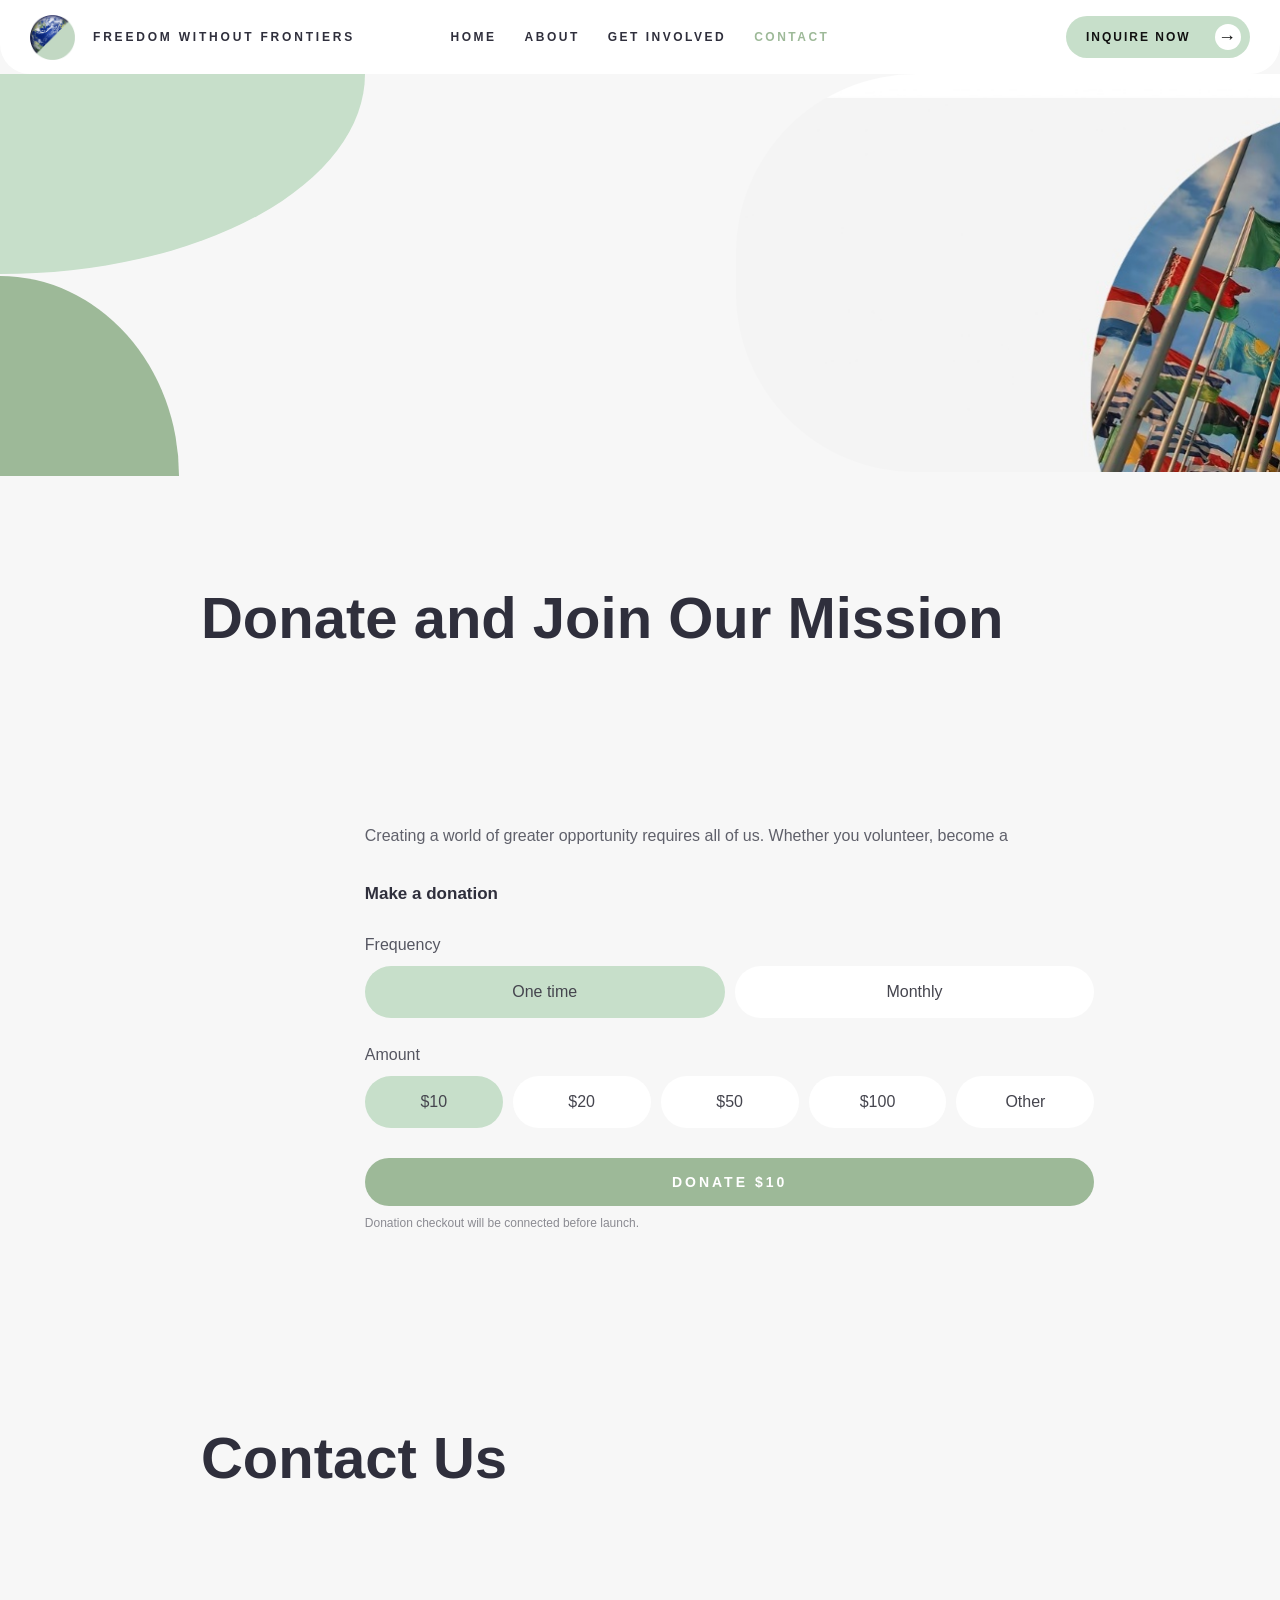
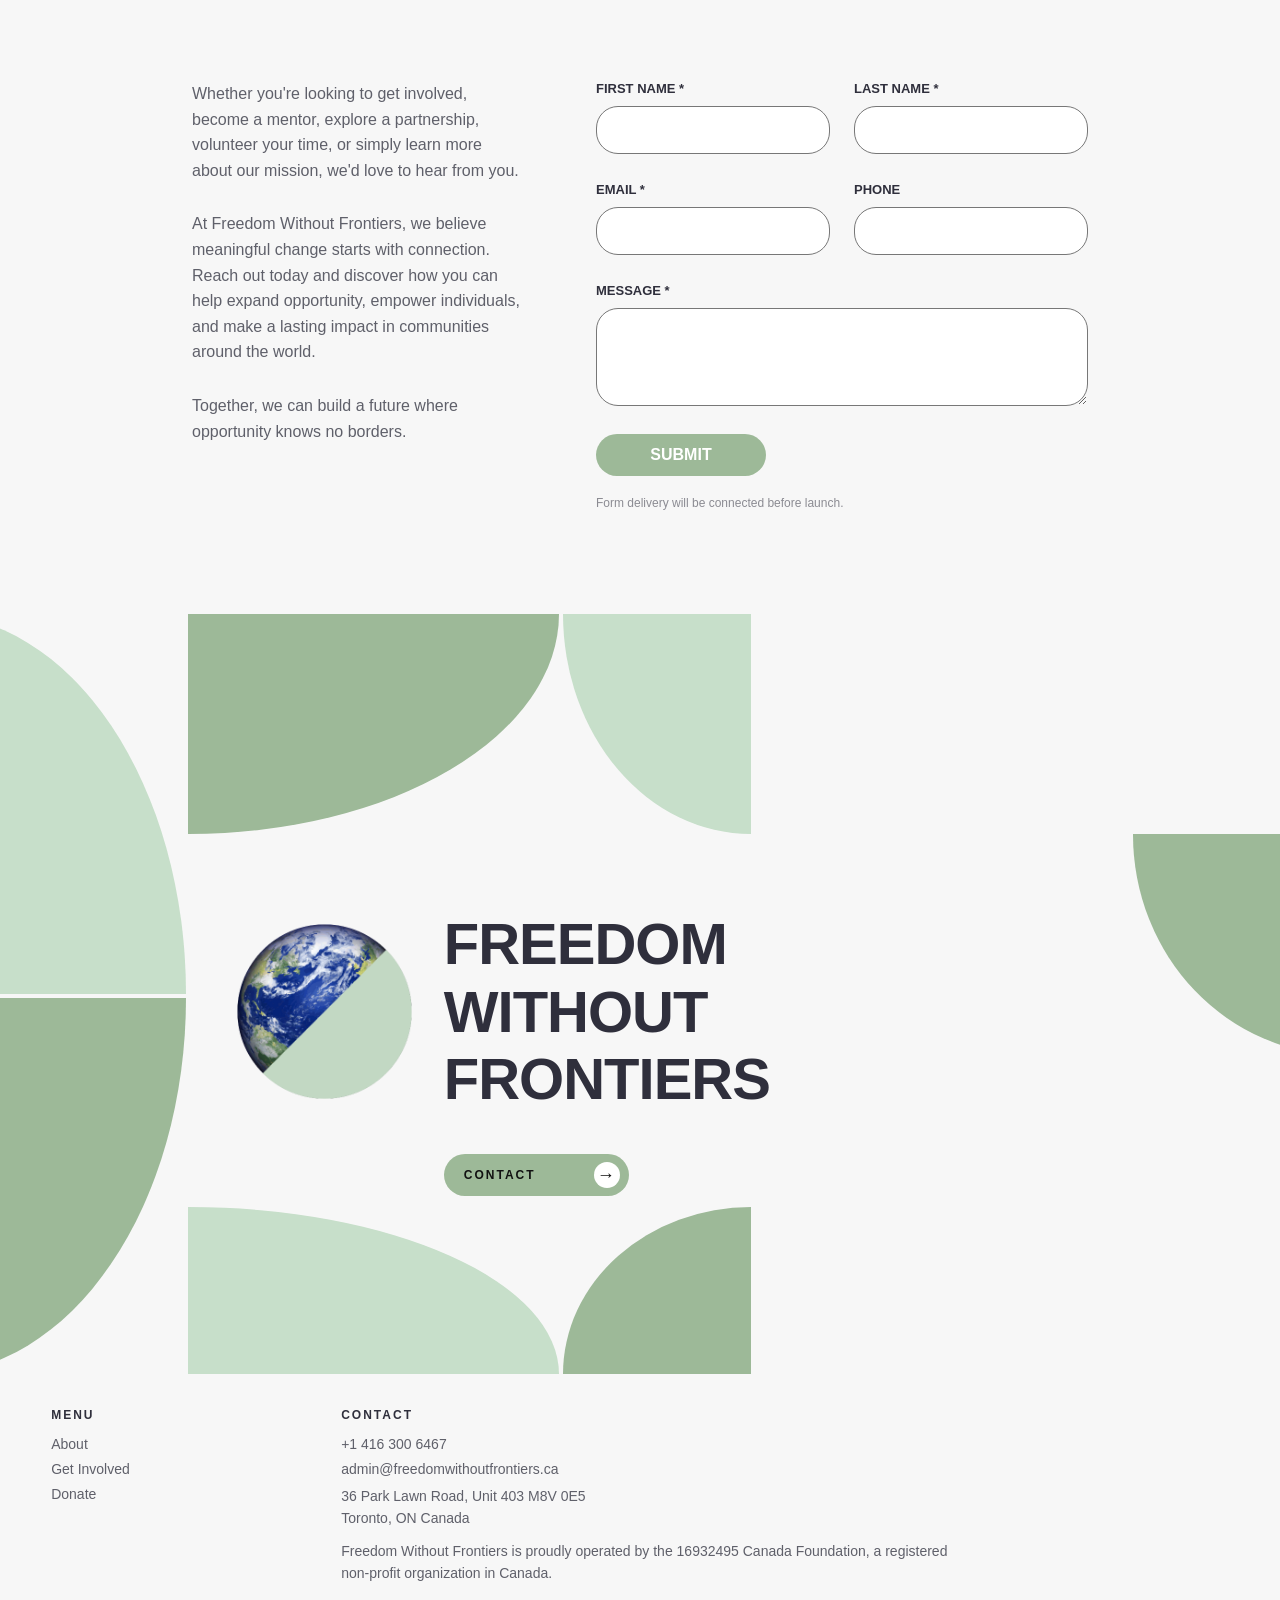
==== commit 655e6f14: "Match footer to reference design" ====
--- a/contact.html
+++ b/contact.html
@@ -102,22 +102,22 @@
       <a class="pill" href="mailto:admin@freedomwithoutfrontiers.ca"><span>CONTACT</span><b>→</b></a>
     </div>
 
-    <footer class="footer-info">
-      <div>
-        <strong>MENU</strong>
-        <a href="index.html#about">About</a>
-        <a href="index.html#get-involved">Get Involved</a>
-        <a href="#donate">Donate</a>
-      </div>
-      <div>
-        <strong>CONTACT</strong>
-        <a href="tel:+14163006467">+1 416 300 6467</a>
-        <a href="mailto:admin@freedomwithoutfrontiers.ca">admin@freedomwithoutfrontiers.ca</a>
-        <p>36 Park Lawn Road, Unit 403 M8V 0E5<br>Toronto, ON Canada</p>
-        <p>Freedom Without Frontiers is proudly operated by the 16932495 Canada Foundation, a registered non-profit organization in Canada.</p>
-      </div>
-    </footer>
-  </section>
+    </section>
+<section class="footer-details">
+  <div>
+    <strong>MENU</strong>
+    <a href="index.html#about">About</a>
+    <a href="index.html#get-involved">Get Involved</a>
+    <a href="contact.html#donate">Donate</a>
+  </div>
+  <div>
+    <strong>CONTACT</strong>
+    <a href="tel:+14163006467">+1 416 300 6467</a>
+    <a href="mailto:admin@freedomwithoutfrontiers.ca">admin@freedomwithoutfrontiers.ca</a>
+    <p>36 Park Lawn Road, Unit 403 M8V 0E5<br>Toronto, ON Canada</p>
+    <p>Freedom Without Frontiers is proudly operated by the 16932495 Canada Foundation, a registered non-profit organization in Canada.</p>
+  </div>
+</section>
 </main>
 <script src="script.js"></script>
 </body>
--- a/styles.css
+++ b/styles.css
@@ -100,20 +100,142 @@
 .partner-mid{left:14%;bottom:0;width:28%;height:253px;background:var(--sage);border-radius:0 100% 0 100%}
 .partner-small{left:43%;bottom:0;width:14%;height:248px;background:var(--mint);border-radius:0 100% 0 100%}
 
-.brand-footer{min-height:780px;position:relative;overflow:hidden;padding:120px 3% 25px}
-.footer-lockup{position:relative;margin-left:17%;display:grid;grid-template-columns:220px auto;column-gap:30px;align-items:center;width:max-content}
-.footer-lockup img{width:220px;height:220px;object-fit:contain}
-.footer-lockup h2{font-size:62px;line-height:1.16;margin:0}
-.footer-lockup .pill{grid-column:2;margin-top:52px;background:var(--sage)}
-.footer-left-light{left:-8%;top:0;width:22%;height:510px;background:var(--mint);border-radius:0 100% 0 0}
-.footer-left-dark{left:0;top:515px;width:14%;height:250px;background:var(--sage);border-radius:0 100% 0 0}
-.footer-top-dark{left:14%;top:0;width:28%;height:255px;background:var(--sage);border-radius:0 0 100% 0}
-.footer-top-light{left:42.5%;top:0;width:14%;height:255px;background:var(--mint);border-radius:0 0 0 100%}
-.footer-right{right:0;top:255px;width:14%;height:255px;background:var(--sage);border-radius:0 0 0 100%}
-.footer-info{position:relative;display:grid;grid-template-columns:250px 560px;gap:80px;margin-top:110px;font-size:14px;color:var(--text)}
-.footer-info strong{display:block;font-size:12px;letter-spacing:2px;color:var(--ink);margin-bottom:16px}
-.footer-info a{display:block;margin-bottom:10px}
-.footer-info p{line-height:1.55}
+
+
+
+.brand-footer{
+  position:relative;
+  height:760px;
+  overflow:hidden;
+  background:var(--bg);
+}
+
+/* target composition from provided screenshot */
+.footer-lockup{
+  position:absolute;
+  z-index:5;
+  left:18.5%;
+  top:39%;
+  display:grid;
+  grid-template-columns:175px 390px;
+  column-gap:32px;
+  align-items:center;
+  margin:0;
+  width:auto;
+}
+.footer-lockup img{
+  width:175px;
+  height:175px;
+  object-fit:contain;
+}
+.footer-lockup h2{
+  margin:0;
+  font-size:58px;
+  line-height:1.16;
+  letter-spacing:-1px;
+}
+.footer-lockup .pill{
+  grid-column:2;
+  width:185px;
+  margin-top:42px;
+  background:var(--sage);
+}
+
+/* left vertical two-leaf motif */
+.footer-left-light{
+  left:-5.5%;
+  top:0;
+  width:20%;
+  height:50%;
+  background:var(--mint);
+  border-radius:0 100% 0 0;
+}
+.footer-left-dark{
+  left:-5.5%;
+  top:50.5%;
+  width:20%;
+  height:49.5%;
+  background:var(--sage);
+  border-radius:0 0 100% 0;
+}
+
+/* top horizontal pair */
+.footer-top-dark{
+  left:14.7%;
+  top:0;
+  width:29%;
+  height:29%;
+  background:var(--sage);
+  border-radius:0 0 100% 0;
+}
+.footer-top-light{
+  left:44%;
+  top:0;
+  width:14.7%;
+  height:29%;
+  background:var(--mint);
+  border-radius:0 0 0 100%;
+}
+
+/* right single motif */
+.footer-right{
+  right:-5%;
+  top:29%;
+  width:16.5%;
+  height:29%;
+  background:var(--sage);
+  border-radius:0 0 0 100%;
+}
+
+/* bottom horizontal pair */
+.brand-footer::before,
+.brand-footer::after{
+  content:"";
+  position:absolute;
+  bottom:0;
+  height:22%;
+}
+.brand-footer::before{
+  left:14.7%;
+  width:29%;
+  background:var(--mint);
+  border-radius:0 100% 0 0;
+}
+.brand-footer::after{
+  left:44%;
+  width:14.7%;
+  background:var(--sage);
+  border-radius:100% 0 0 0;
+}
+
+/* practical info sits outside visual footer */
+.footer-details{
+  background:var(--bg);
+  padding:34px 4% 42px;
+  display:grid;
+  grid-template-columns:220px minmax(360px,620px);
+  gap:70px;
+  font-size:14px;
+  color:var(--text);
+}
+.footer-details strong{
+  display:block;
+  font-size:12px;
+  letter-spacing:2px;
+  color:var(--ink);
+  margin-bottom:14px;
+}
+.footer-details a{
+  display:block;
+  margin-bottom:9px;
+}
+.footer-details p{
+  line-height:1.55;
+  margin:0 0 12px;
+}
+
+
+
 
 .contact-hero{height:780px;position:relative;overflow:hidden}
 .contact-left-light{left:0;top:0;width:28.5%;height:200px;background:var(--mint);border-radius:0 0 100% 0}
@@ -149,6 +271,9 @@
 .form-submit{width:170px;height:42px;border:0;border-radius:999px;background:var(--sage);color:white;font-weight:800}
 .contact-footer-section{padding-top:70px}
 
+
+}
+
 @media(max-width:980px){
   .site-header{grid-template-columns:1fr auto;padding:0 16px;height:68px}
   .brand{font-size:10px;letter-spacing:1.6px}.brand img{width:40px;height:40px}
@@ -196,13 +321,15 @@
   .partner-cta{position:relative;top:auto;right:auto;margin-top:36px}
   .partner-left,.partner-mid,.partner-small{opacity:.5}
 
-  .brand-footer{padding:90px 7% 30px}
-  .footer-lockup{margin:0 auto;grid-template-columns:120px auto}
+  .brand-footer{height:650px}
+  .footer-lockup{
+    left:16%;top:37%;
+    grid-template-columns:120px 260px;column-gap:20px
+  }
   .footer-lockup img{width:120px;height:120px}
   .footer-lockup h2{font-size:38px}
-  .footer-lockup .pill{grid-column:1/-1;justify-self:center}
-  .footer-info{grid-template-columns:1fr;gap:35px;margin-top:90px}
-  .footer-left-light,.footer-left-dark,.footer-top-dark,.footer-top-light,.footer-right{opacity:.35}
+  .footer-lockup .pill{grid-column:2;margin-top:28px}
+  .footer-details{grid-template-columns:1fr;gap:28px;padding:30px 7% 40px}
 
   .contact-hero{height:790px}
   .contact-flags{width:88%;height:330px;border-radius:120px 0 0 120px}
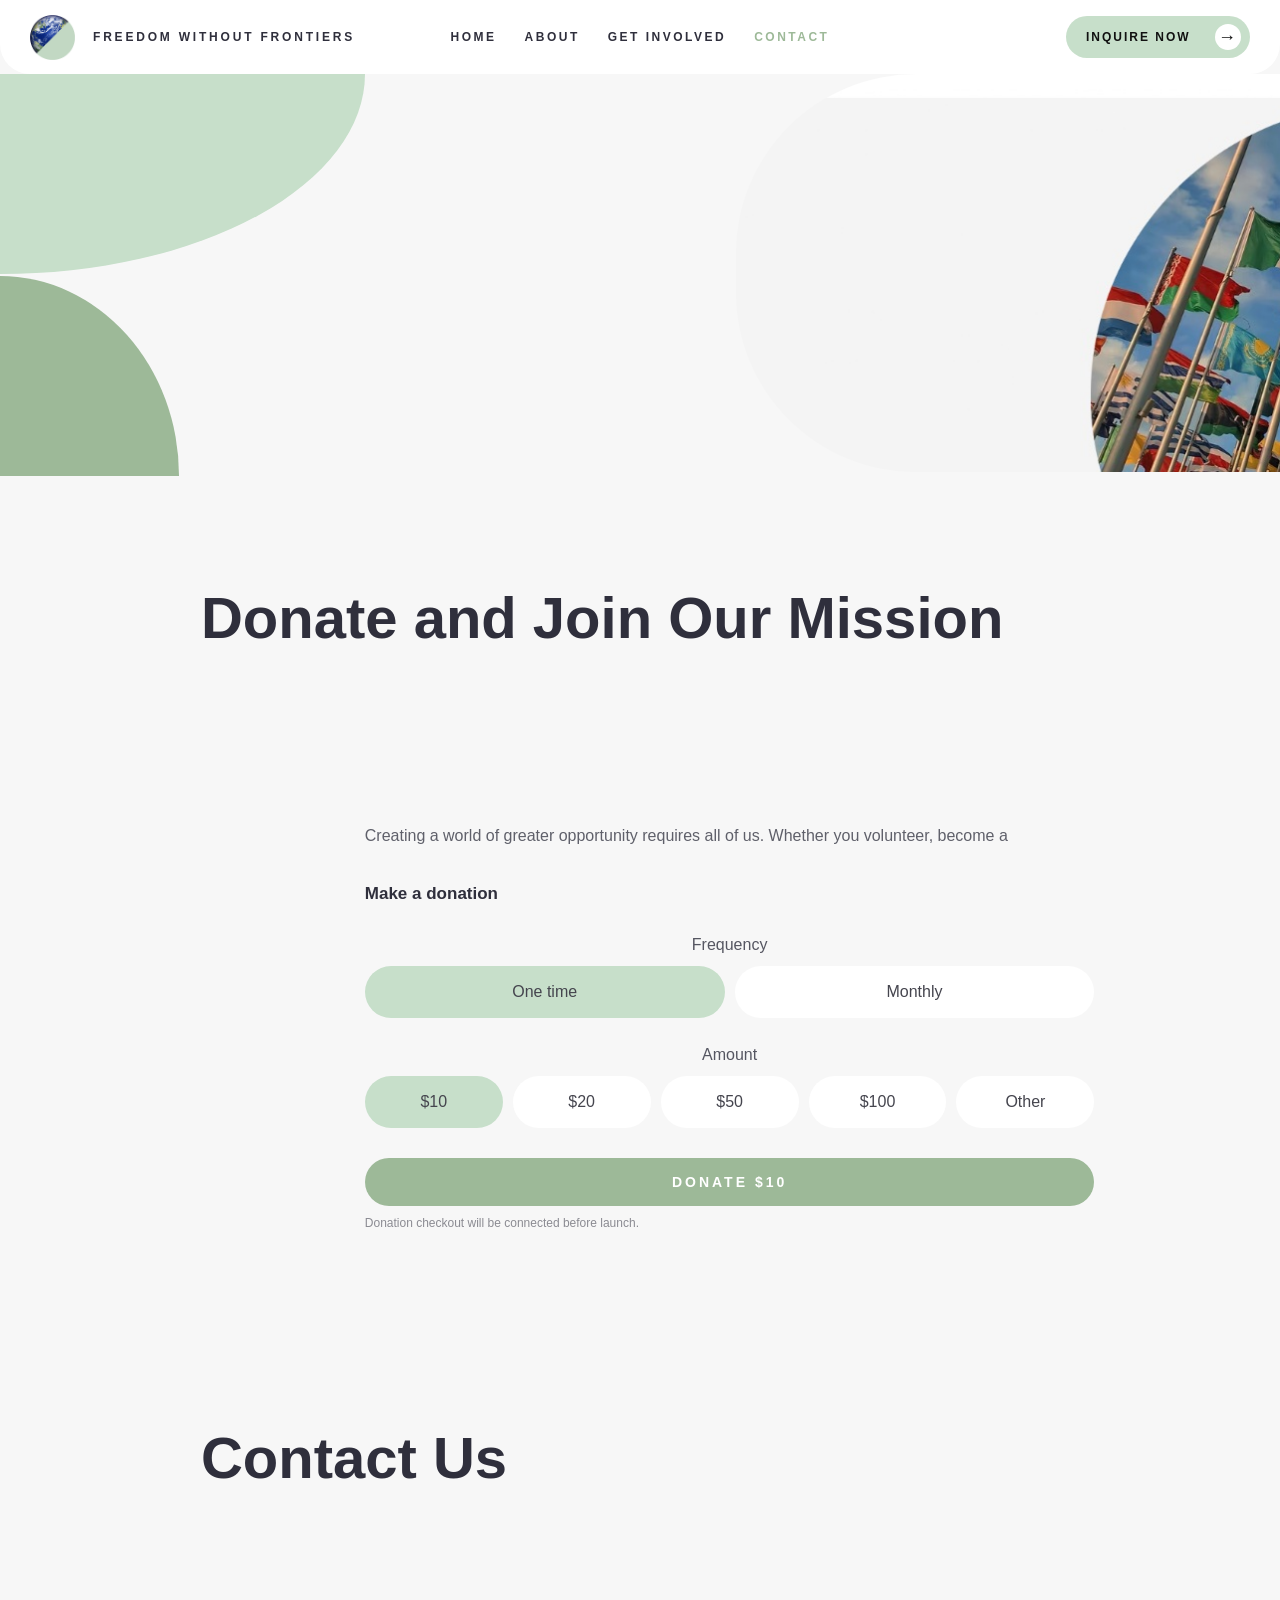
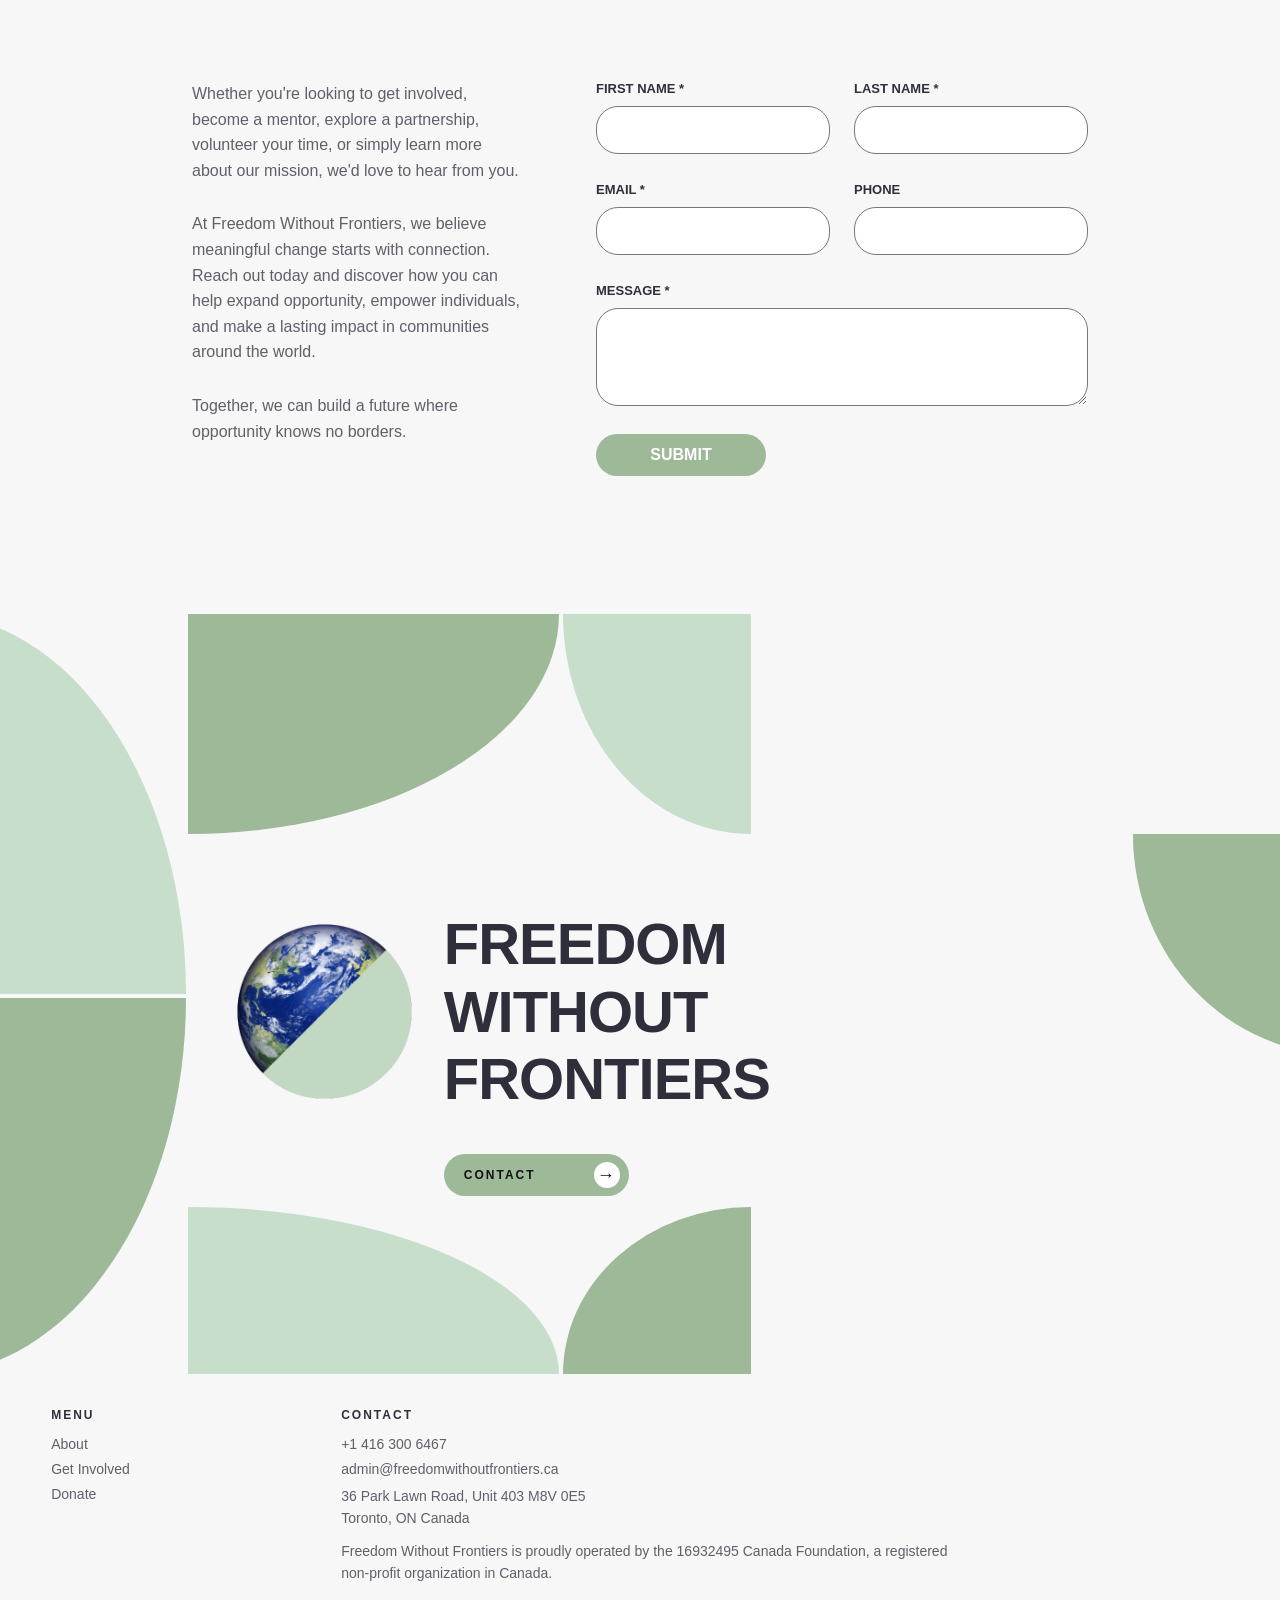
==== commit 9533f2bf: "working contact form" ====
--- a/contact.html
+++ b/contact.html
@@ -75,7 +75,7 @@
         <p>Together, we can build a future where opportunity knows no borders.</p>
       </div>
 
-      <form class="contact-form" id="contact-form">
+      <form class="contact-form" id="contact-form" action="https://formspree.io/f/mrpgkaej" method="POST">
         <div class="field"><label for="first-name">FIRST NAME *</label><input id="first-name" name="firstName" type="text" required></div>
         <div class="field"><label for="last-name">LAST NAME *</label><input id="last-name" name="lastName" type="text" required></div>
         <div class="field"><label for="email">EMAIL *</label><input id="email" name="email" type="email" required></div>
@@ -83,7 +83,7 @@
         <div class="field full"><label for="message">MESSAGE *</label><textarea id="message" name="message" required></textarea></div>
         <div class="field full">
           <button class="form-submit" type="submit">SUBMIT</button>
-          <p class="setup-note" id="form-note">Form delivery will be connected before launch.</p>
+          <p class="setup-note" id="form-note" aria-live="polite"></p>
         </div>
       </form>
     </div>
--- a/styles.css
+++ b/styles.css
@@ -53,13 +53,66 @@
 .intro-leaf-light{left:43%;bottom:256px;width:29%;height:255px;background:var(--mint);border-radius:0 0 100% 0}
 .intro-leaf-dark{left:43%;bottom:0;width:14%;height:255px;background:var(--sage);border-radius:100% 0 0 0}
 
-.about-block{height:780px;position:relative;overflow:hidden;background:var(--mint)}
-.about-block h2{font-size:62px;color:#000;position:absolute;right:7%;top:10px}
-.about-card{position:absolute;background:#f8f8f8;color:var(--text);font-size:14px;line-height:1.55}
-.about-card h3{color:var(--ink);font-size:17px;margin:12px 0 18px}
-.dot{width:8px;height:8px;border-radius:50%;background:var(--red);display:block}
-.left-card{left:0;bottom:0;width:33%;height:455px;padding:115px 85px 50px;border-radius:0 180px 0 0}
-.right-card{right:0;top:155px;width:33%;height:490px;padding:130px 85px 50px;border-radius:180px 0 0 180px}
+
+
+.about-block{
+  position:relative;
+  overflow:hidden;
+  background:var(--mint);
+  padding:18px 0 0;
+  min-height:780px;
+}
+.about-block h2{
+  margin:0 6% 20px 0;
+  text-align:right;
+  font-size:62px;
+  line-height:1;
+  color:#000;
+}
+.about-three{
+  display:grid;
+  grid-template-columns:30% 30% 30%;
+  justify-content:space-between;
+  align-items:start;
+  width:100%;
+  min-height:690px;
+}
+.about-panel{
+  background:#f8f8f8;
+  color:var(--text);
+  min-height:620px;
+  padding:210px 76px 72px;
+  font-size:15px;
+  line-height:1.55;
+}
+.about-panel-left{
+  border-radius:0 180px 0 0;
+  margin-top:70px;
+}
+.about-panel-middle{
+  border-radius:180px 180px 0 0;
+  margin-top:110px;
+}
+.about-panel-right{
+  border-radius:180px 0 0 180px;
+  margin-top:0;
+}
+.about-panel h3{
+  margin:14px 0 18px;
+  color:var(--ink);
+  font-size:20px;
+}
+.about-panel p{
+  margin:0;
+  text-align:justify;
+}
+.about-panel .dot{
+  display:block;
+  width:8px;
+  height:8px;
+  background:var(--red);
+  border-radius:50%;
+}
 
 .mission-block{display:grid;grid-template-columns:1fr 1fr;height:650px;background:#fff}
 .mission-photo{overflow:hidden}
@@ -275,7 +328,31 @@
 }
 
 @media(max-width:980px){
-  .site-header{grid-template-columns:1fr auto;padding:0 16px;height:68px}
+  .about-block{
+    min-height:0;
+    padding:48px 7% 64px;
+  }
+  .about-block h2{
+    margin:0 0 34px;
+    text-align:left;
+    font-size:44px;
+  }
+  .about-three{
+    grid-template-columns:1fr;
+    min-height:0;
+    gap:24px;
+  }
+  .about-panel,
+  .about-panel-left,
+  .about-panel-middle,
+  .about-panel-right{
+    min-height:0;
+    margin:0;
+    padding:48px 34px;
+    border-radius:70px;
+  }
+
+.site-header{grid-template-columns:1fr auto;padding:0 16px;height:68px}
   .brand{font-size:10px;letter-spacing:1.6px}.brand img{width:40px;height:40px}
   .nav{position:absolute;left:0;right:0;top:68px;display:none;flex-direction:column;background:#fff;padding:24px;border-radius:0 0 24px 24px}
   .nav.open{display:flex}.header-cta{display:none}.menu-toggle{display:block}
@@ -290,9 +367,7 @@
   .home-intro{height:auto;padding:50px 7% 360px}
   .intro-copy{margin:0;width:100%;padding:0;font-size:14px}
   .intro-crosswalk{width:82%;height:330px}.intro-leaf-light,.intro-leaf-dark{display:none}
-
-  .about-block{height:auto;padding:50px 7%}
-  .about-block h2{position:relative;right:auto;top:auto;font-size:44px;margin-bottom:35px}
+.about-block h2{position:relative;right:auto;top:auto;font-size:44px;margin-bottom:35px}
   .about-card{position:relative;width:100%;height:auto;left:auto;right:auto;top:auto;bottom:auto;border-radius:70px;padding:50px 34px;margin-bottom:25px}
 
   .mission-block{height:auto;grid-template-columns:1fr}
@@ -354,3 +429,291 @@
   .frequency-group{grid-template-columns:1fr}.amount-group{grid-template-columns:1fr 1fr}
   .footer-lockup{grid-template-columns:90px auto}.footer-lockup img{width:90px;height:90px}.footer-lockup h2{font-size:29px}
 }
+
+
+
+
+/* === FINAL Get Involved overlap fix: actual live selectors === */
+.involved-grid{
+  display:grid !important;
+  grid-template-columns:repeat(3,minmax(0,1fr)) !important;
+  gap:56px !important;
+  align-items:start !important;
+}
+
+.involved-grid article{
+  display:grid !important;
+  grid-template-columns:150px minmax(0,1fr) !important;
+  column-gap:28px !important;
+  align-items:start !important;
+  padding-left:0 !important;
+  min-width:0 !important;
+  overflow:visible !important;
+}
+
+.involved-grid .leaf-icon{
+  position:relative !important;
+  width:150px !important;
+  height:150px !important;
+  margin:0 !important;
+  transform:none !important;
+  left:auto !important;
+  right:auto !important;
+  top:auto !important;
+  bottom:auto !important;
+  align-self:start !important;
+}
+
+.involved-grid .card-copy{
+  position:relative !important;
+  z-index:2 !important;
+  margin:0 !important;
+  padding:14px 0 0 !important;
+  min-width:0 !important;
+}
+
+.involved-grid .card-copy h3{
+  margin:0 0 12px !important;
+}
+
+.involved-grid .card-copy p{
+  margin:0 !important;
+  max-width:none !important;
+  text-align:left !important;
+}
+
+@media(max-width:1200px){
+  .involved-grid{
+    gap:32px !important;
+  }
+  .involved-grid article{
+    grid-template-columns:120px minmax(0,1fr) !important;
+    column-gap:22px !important;
+  }
+  .involved-grid .leaf-icon{
+    width:120px !important;
+    height:120px !important;
+  }
+}
+
+@media(max-width:980px){
+  .involved-grid{
+    grid-template-columns:1fr !important;
+    gap:38px !important;
+  }
+  .involved-grid article{
+    grid-template-columns:120px minmax(0,1fr) !important;
+  }
+}
+
+
+/* === Uniform About Us panels === */
+.about-block{
+  padding:70px 0 90px !important;
+}
+
+.about-block h2{
+  margin:0 6% 50px 0 !important;
+}
+
+.about-three{
+  display:grid !important;
+  grid-template-columns:repeat(3, minmax(0, 1fr)) !important;
+  gap:40px !important;
+  width:92% !important;
+  margin:0 auto !important;
+  align-items:stretch !important;
+}
+
+.about-panel,
+.about-panel-left,
+.about-panel-middle,
+.about-panel-right{
+  min-height:620px !important;
+  height:100% !important;
+  margin:0 !important;
+  padding:150px 64px 64px !important;
+  border-radius:180px 180px 0 0 !important;
+  background:#f8f8f8 !important;
+}
+
+.about-panel h3{
+  margin:14px 0 18px !important;
+}
+
+.about-panel p{
+  margin:0 !important;
+}
+
+@media(max-width:980px){
+  .about-three{
+    grid-template-columns:1fr !important;
+    width:100% !important;
+    gap:24px !important;
+  }
+  .about-panel,
+  .about-panel-left,
+  .about-panel-middle,
+  .about-panel-right{
+    min-height:0 !important;
+    padding:48px 34px !important;
+    border-radius:70px !important;
+  }
+}
+
+
+/* === Get Involved spacing + Join Us button fix === */
+.get-involved{
+  padding-top:32px !important;
+  padding-bottom:70px !important;
+  min-height:0 !important;
+}
+
+.get-involved h2{
+  margin-bottom:24px !important;
+}
+
+.get-involved .section-cta,
+.get-involved .join-us,
+.get-involved a[href*="contact"]{
+  width:260px !important;
+  max-width:260px !important;
+  display:flex !important;
+  margin-left:auto !important;
+  margin-right:auto !important;
+}
+
+.involved-grid{
+  margin-top:70px !important;
+  margin-bottom:0 !important;
+  min-height:0 !important;
+}
+
+.involved-grid article{
+  min-height:0 !important;
+  height:auto !important;
+}
+
+.team-section,
+.meet-team{
+  margin-top:0 !important;
+  padding-top:70px !important;
+}
+
+@media(max-width:700px){
+  .get-involved .section-cta,
+  .get-involved .join-us,
+  .get-involved a[href*="contact"]{
+    width:220px !important;
+    max-width:calc(100% - 40px) !important;
+  }
+
+  .involved-grid{
+    margin-top:45px !important;
+  }
+}
+
+
+/* === v14 exact Get Involved correction === */
+.involved-block{
+  min-height:0 !important;
+  height:auto !important;
+  padding:34px 4% 54px !important;
+  margin:0 !important;
+  box-sizing:border-box !important;
+}
+.involved-block h2{
+  margin:0 0 24px !important;
+  text-align:center !important;
+}
+.involved-block .join-pill{
+  width:220px !important;
+  max-width:220px !important;
+  min-width:0 !important;
+  height:44px !important;
+  margin:0 auto 48px !important;
+  padding:0 8px 0 22px !important;
+  display:flex !important;
+  box-sizing:border-box !important;
+}
+.involved-block .involved-grid{
+  width:100% !important;
+  margin:0 auto !important;
+  padding:0 !important;
+  min-height:0 !important;
+  height:auto !important;
+  gap:48px !important;
+  align-items:start !important;
+}
+.involved-block .involved-grid article{
+  min-height:0 !important;
+  height:auto !important;
+  margin:0 !important;
+  padding-top:0 !important;
+  padding-bottom:0 !important;
+}
+.involved-block + .team-block{
+  margin-top:0 !important;
+  padding-top:54px !important;
+}
+@media(max-width:980px){
+  .involved-block{padding:30px 24px 44px !important;}
+  .involved-block .join-pill{margin-bottom:36px !important;}
+  .involved-block .involved-grid{gap:30px !important;}
+}
+
+
+/* === v15 Contact/Donate page centered alignment === */
+.donate-hero,
+.donate-section,
+.contact-intro,
+.contact-section{
+  text-align:center !important;
+}
+
+.donate-hero h1,
+.donate-hero h2,
+.donate-section h1,
+.donate-section h2,
+.contact-intro h1,
+.contact-intro h2,
+.contact-section h1,
+.contact-section h2{
+  text-align:center !important;
+  margin-left:auto !important;
+  margin-right:auto !important;
+}
+
+.donate-hero p,
+.donate-section > p,
+.contact-intro p,
+.contact-section > p{
+  text-align:center !important;
+  margin-left:auto !important;
+  margin-right:auto !important;
+}
+
+.donation-box,
+.donation-form,
+.donate-form,
+#donate form{
+  margin-left:auto !important;
+  margin-right:auto !important;
+}
+
+.donation-box label,
+.donation-form label,
+.donate-form label,
+#donate label{
+  text-align:center !important;
+  display:block !important;
+}
+
+.donation-note,
+.donate-note,
+#donate small{
+  text-align:center !important;
+  display:block !important;
+  margin-left:auto !important;
+  margin-right:auto !important;
+}
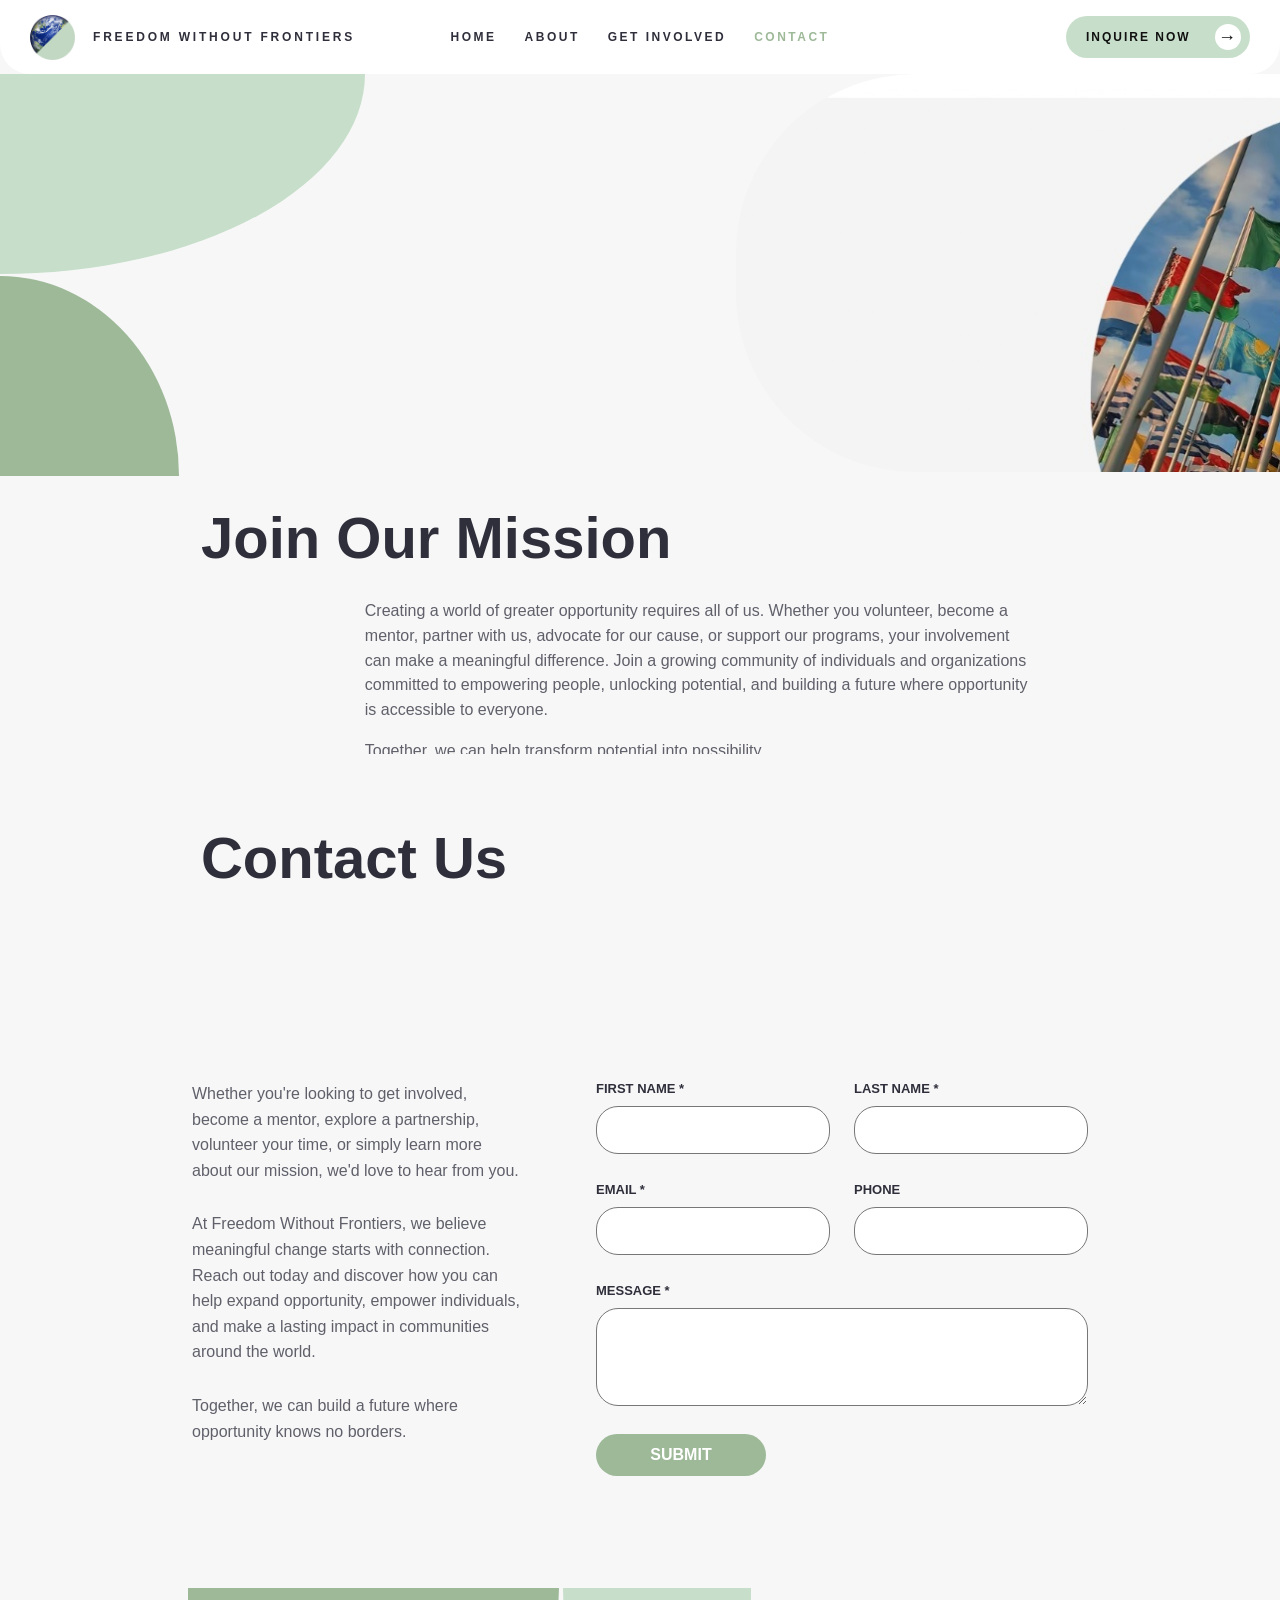
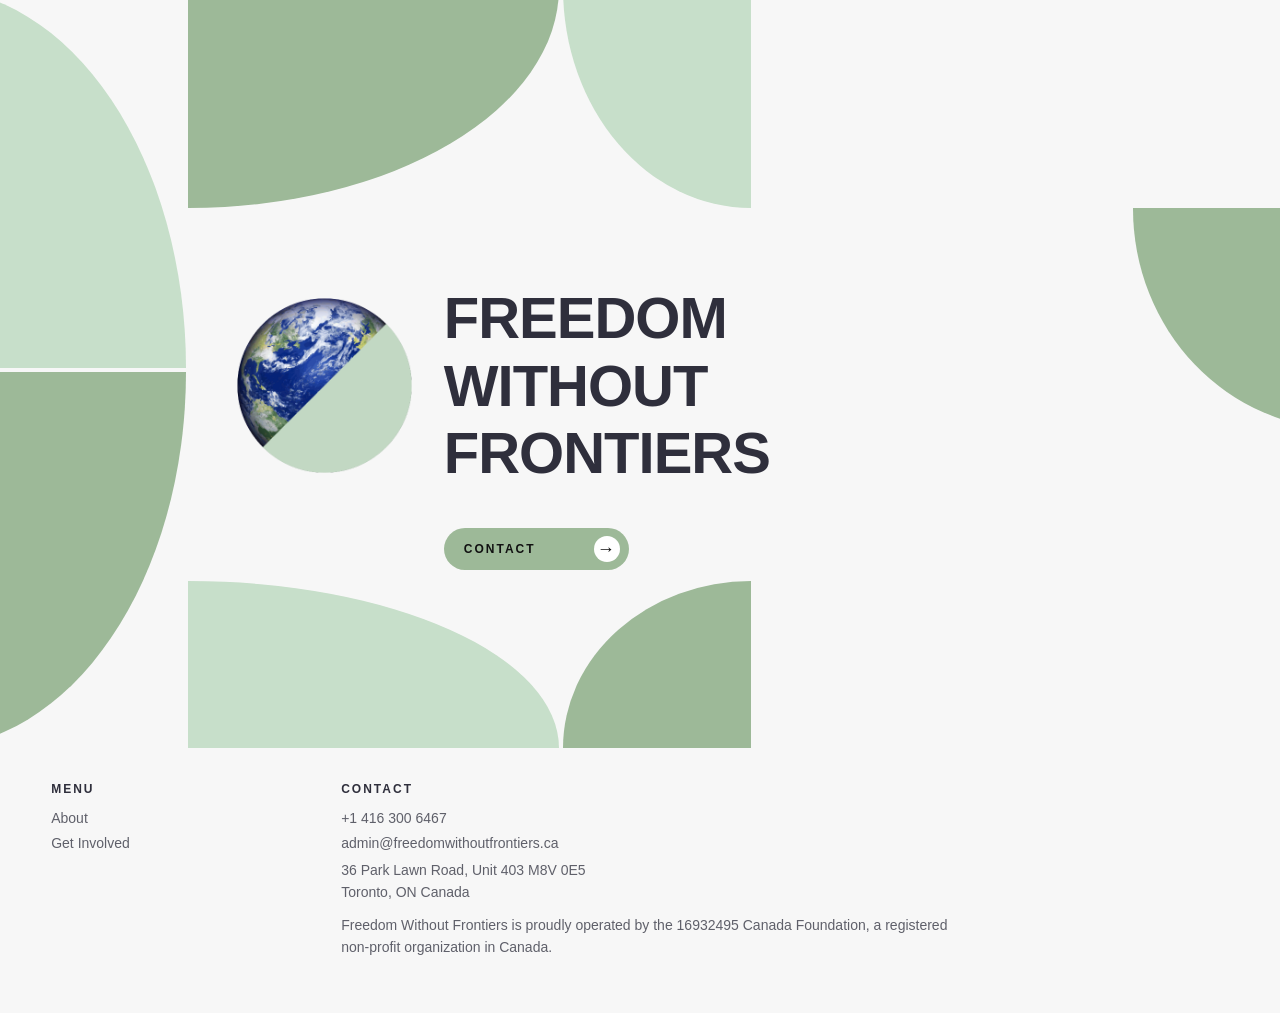
==== commit 6d2c3da3: "donations removed" ====
--- a/contact.html
+++ b/contact.html
@@ -30,7 +30,7 @@
     <div class="contact-flags"><img src="assets/flags.jpg" alt="International flags"></div>
 
     <div class="contact-title">
-      <h1>Donate and Join Our Mission</h1>
+      <h1>Join Our Mission</h1>
     </div>
 
     <div class="contact-bodycopy">
@@ -38,35 +38,7 @@
       <p>Together, we can help transform potential into possibility.</p>
     </div>
   </section>
-
-  <section class="donation-block" id="donate">
-    <div class="donation-inner">
-      <h2>Make a donation</h2>
-      <label>Frequency</label>
-      <div class="frequency-group">
-        <button class="donation-choice frequency active" type="button" data-frequency="One time">One time</button>
-        <button class="donation-choice frequency" type="button" data-frequency="Monthly">Monthly</button>
-      </div>
-
-      <label>Amount</label>
-      <div class="amount-group">
-        <button class="donation-choice amount active" type="button" data-amount="10">$10</button>
-        <button class="donation-choice amount" type="button" data-amount="20">$20</button>
-        <button class="donation-choice amount" type="button" data-amount="50">$50</button>
-        <button class="donation-choice amount" type="button" data-amount="100">$100</button>
-        <button class="donation-choice amount" type="button" data-amount="Other">Other</button>
-      </div>
-
-      <div class="custom-amount-wrap" hidden>
-        <input id="custom-amount" class="custom-amount" type="number" min="1" placeholder="Enter amount (CAD)">
-      </div>
-
-      <button class="donate-submit" id="donate-button" type="button">DONATE $10</button>
-      <p class="setup-note" id="donation-note">Donation checkout will be connected before launch.</p>
-    </div>
-  </section>
-
-  <section class="contact-block">
+<section class="contact-block">
     <h2>Contact Us</h2>
     <div class="contact-grid">
       <div class="contact-copy">
@@ -108,7 +80,6 @@
     <strong>MENU</strong>
     <a href="index.html#about">About</a>
     <a href="index.html#get-involved">Get Involved</a>
-    <a href="contact.html#donate">Donate</a>
   </div>
   <div>
     <strong>CONTACT</strong>
--- a/styles.css
+++ b/styles.css
@@ -717,3 +717,29 @@
   margin-left:auto !important;
   margin-right:auto !important;
 }
+
+
+/* === v17 Contact page without donations === */
+.contact-hero{
+  height:680px !important;
+}
+.contact-title{
+  top:430px !important;
+}
+.contact-bodycopy{
+  top:525px !important;
+}
+.contact-block{
+  padding-top:70px !important;
+}
+@media(max-width:980px){
+  .contact-hero{
+    height:700px !important;
+  }
+  .contact-title{
+    top:385px !important;
+  }
+  .contact-bodycopy{
+    top:485px !important;
+  }
+}
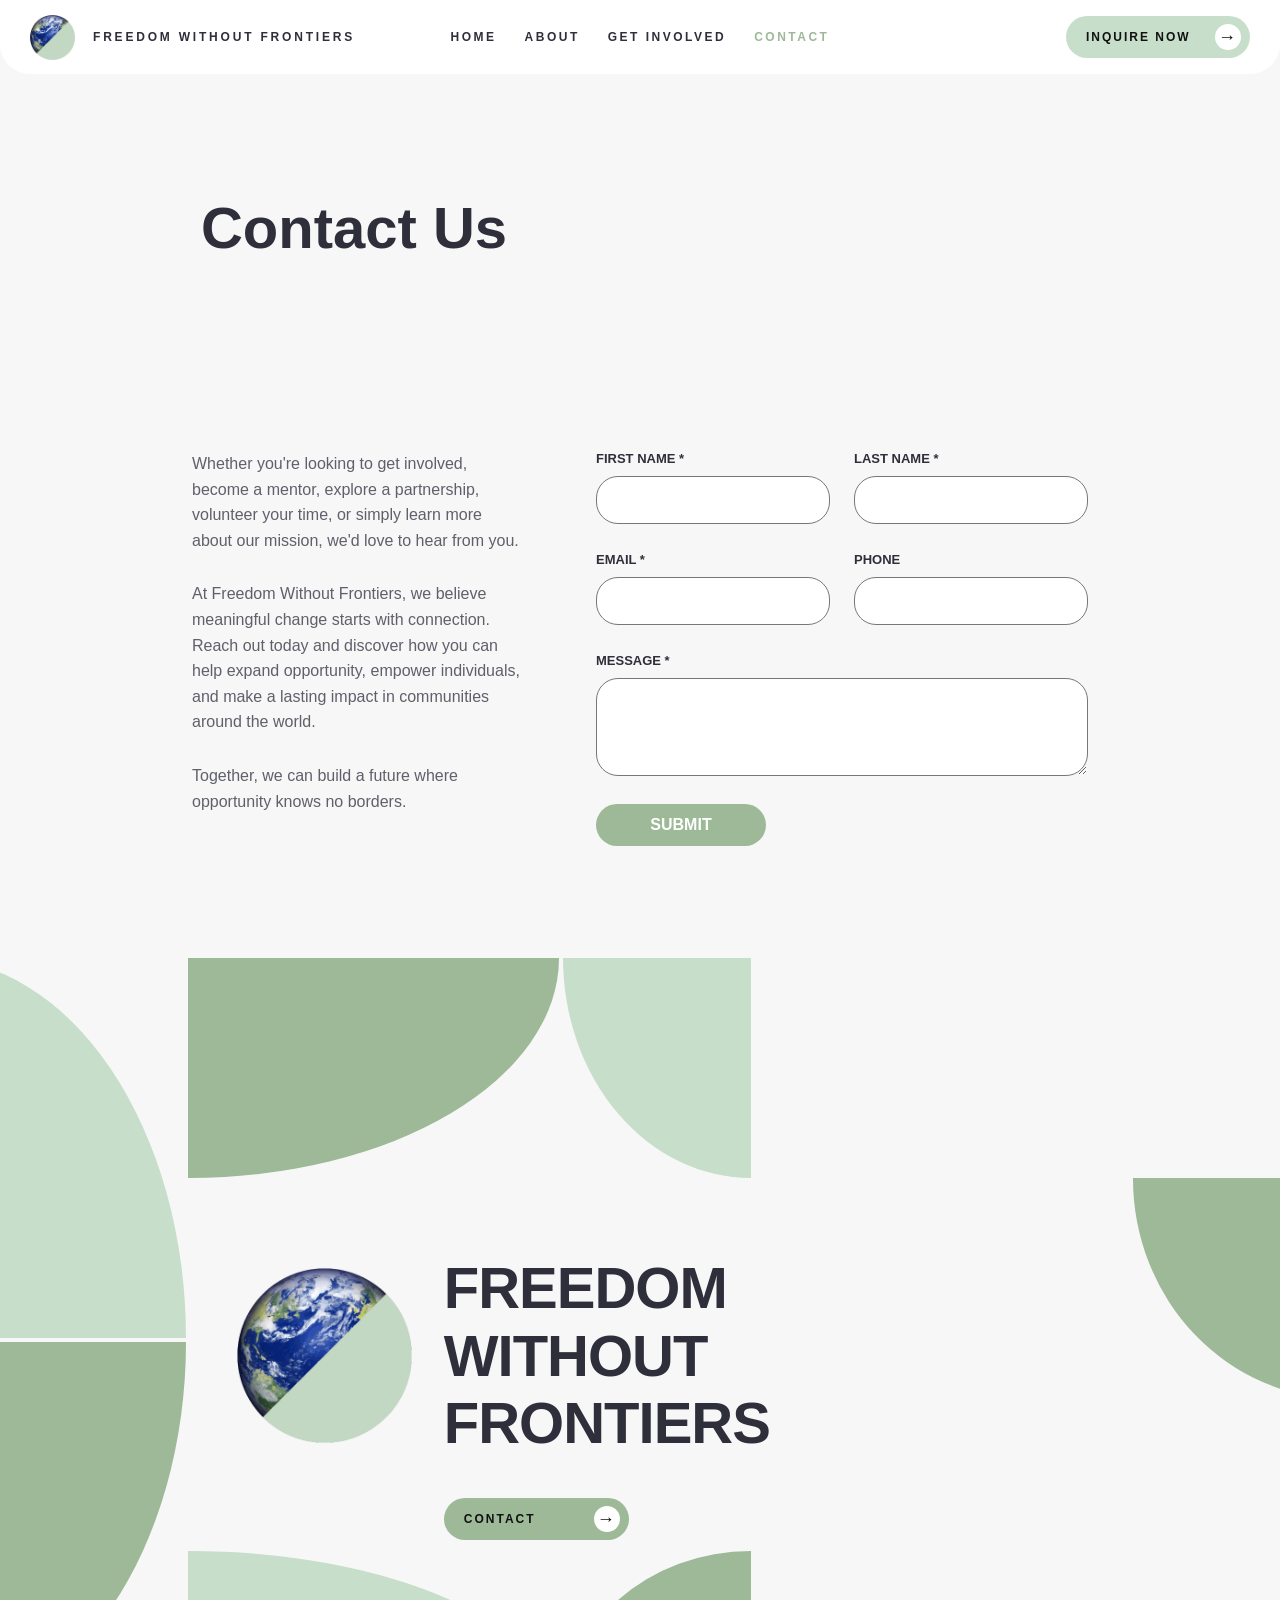
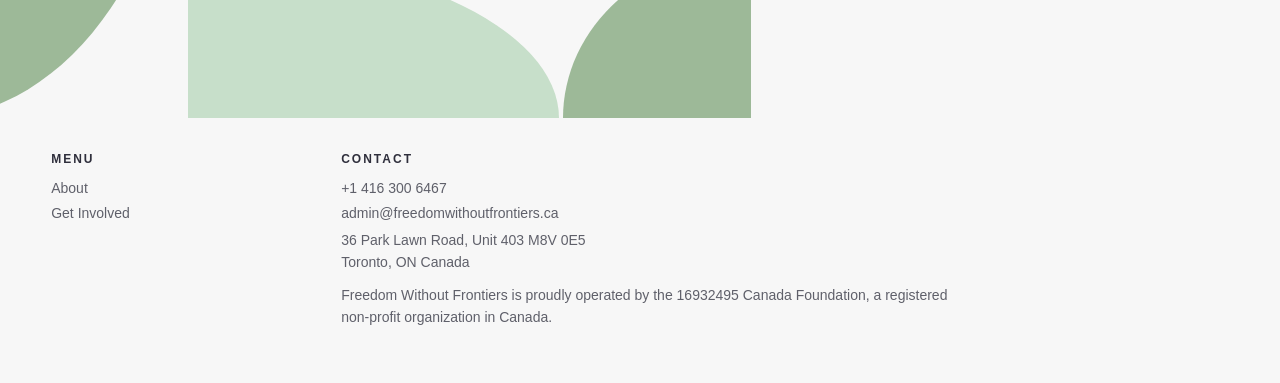
==== commit 19b47705: "cleaned contact page" ====
--- a/contact.html
+++ b/contact.html
@@ -24,20 +24,6 @@
 </header>
 
 <main>
-  <section class="contact-hero">
-    <div class="shape contact-left-light"></div>
-    <div class="shape contact-left-dark"></div>
-    <div class="contact-flags"><img src="assets/flags.jpg" alt="International flags"></div>
-
-    <div class="contact-title">
-      <h1>Join Our Mission</h1>
-    </div>
-
-    <div class="contact-bodycopy">
-      <p>Creating a world of greater opportunity requires all of us. Whether you volunteer, become a mentor, partner with us, advocate for our cause, or support our programs, your involvement can make a meaningful difference. Join a growing community of individuals and organizations committed to empowering people, unlocking potential, and building a future where opportunity is accessible to everyone.</p>
-      <p>Together, we can help transform potential into possibility.</p>
-    </div>
-  </section>
 <section class="contact-block">
     <h2>Contact Us</h2>
     <div class="contact-grid">
--- a/styles.css
+++ b/styles.css
@@ -743,3 +743,14 @@
     top:485px !important;
   }
 }
+
+
+/* === v18 Contact page: intro/mission section removed === */
+.contact-block{
+  padding-top:120px !important;
+}
+@media(max-width:980px){
+  .contact-block{
+    padding-top:80px !important;
+  }
+}
